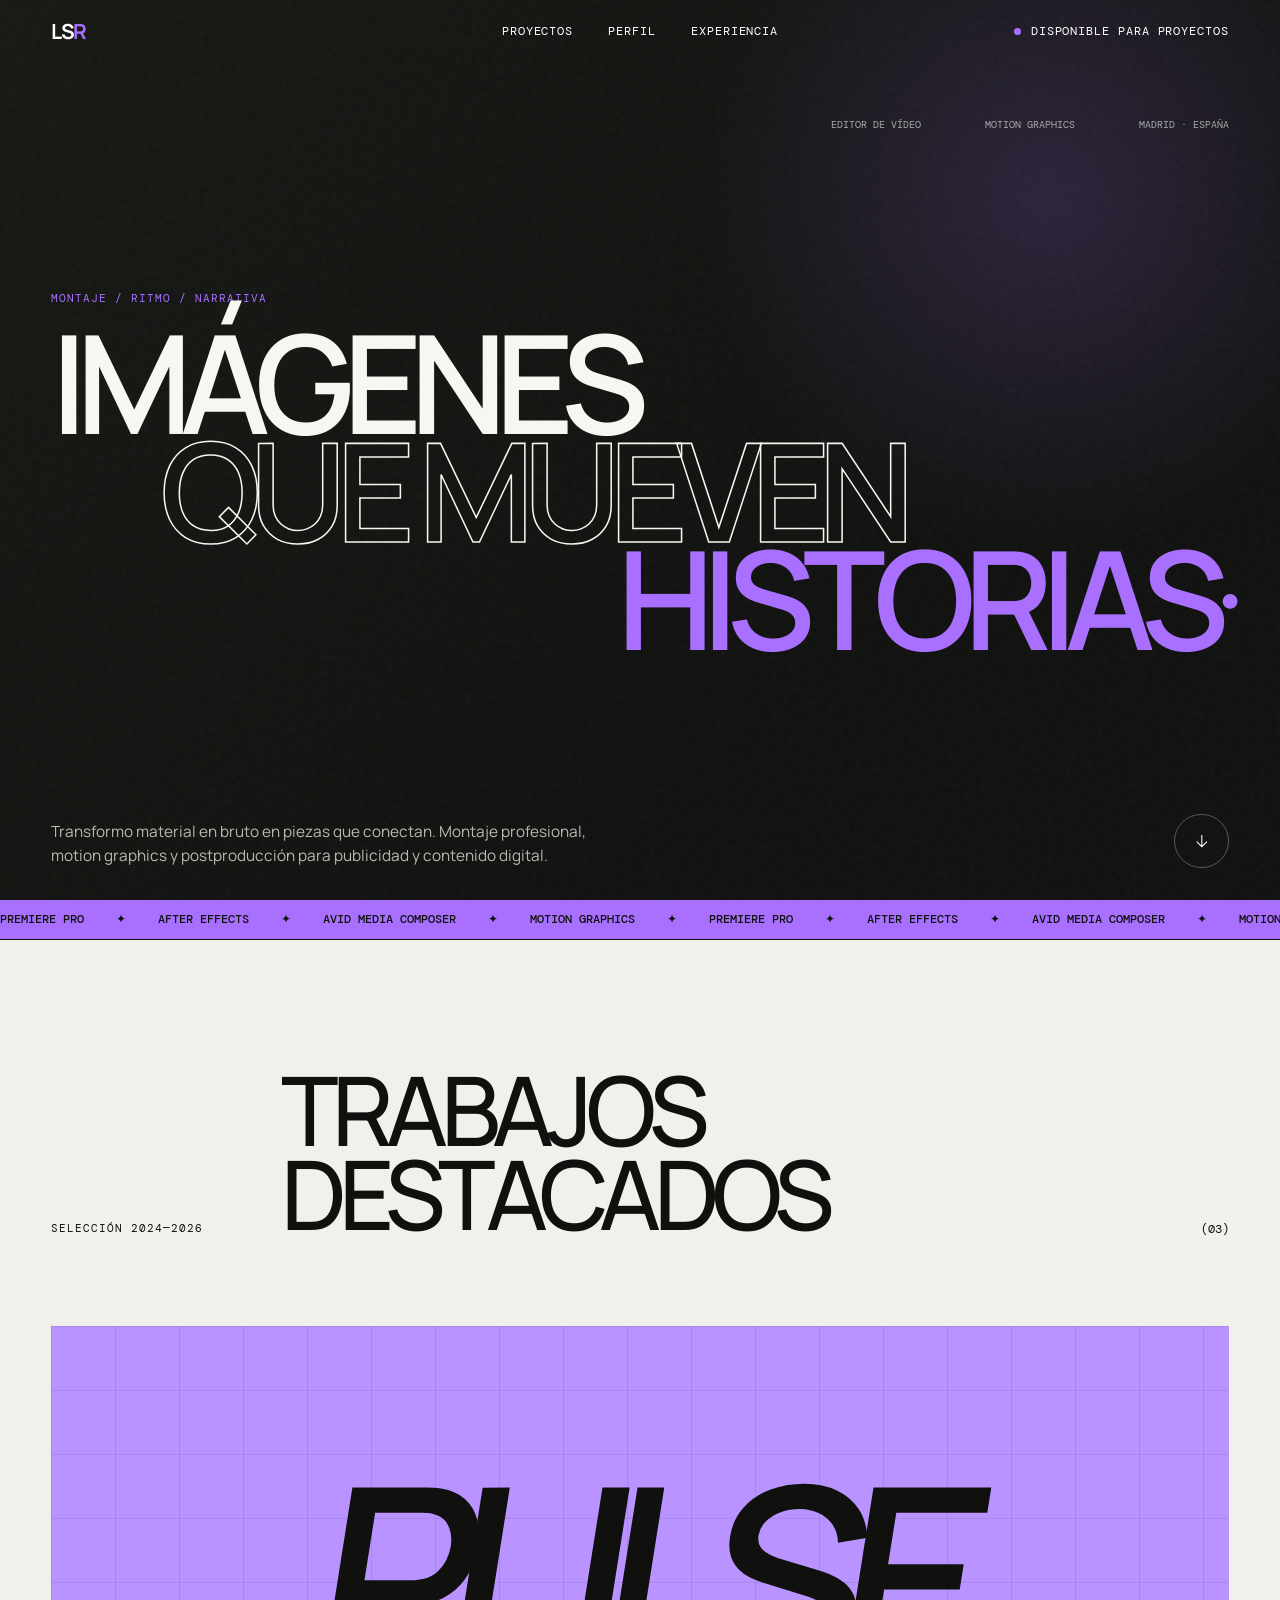
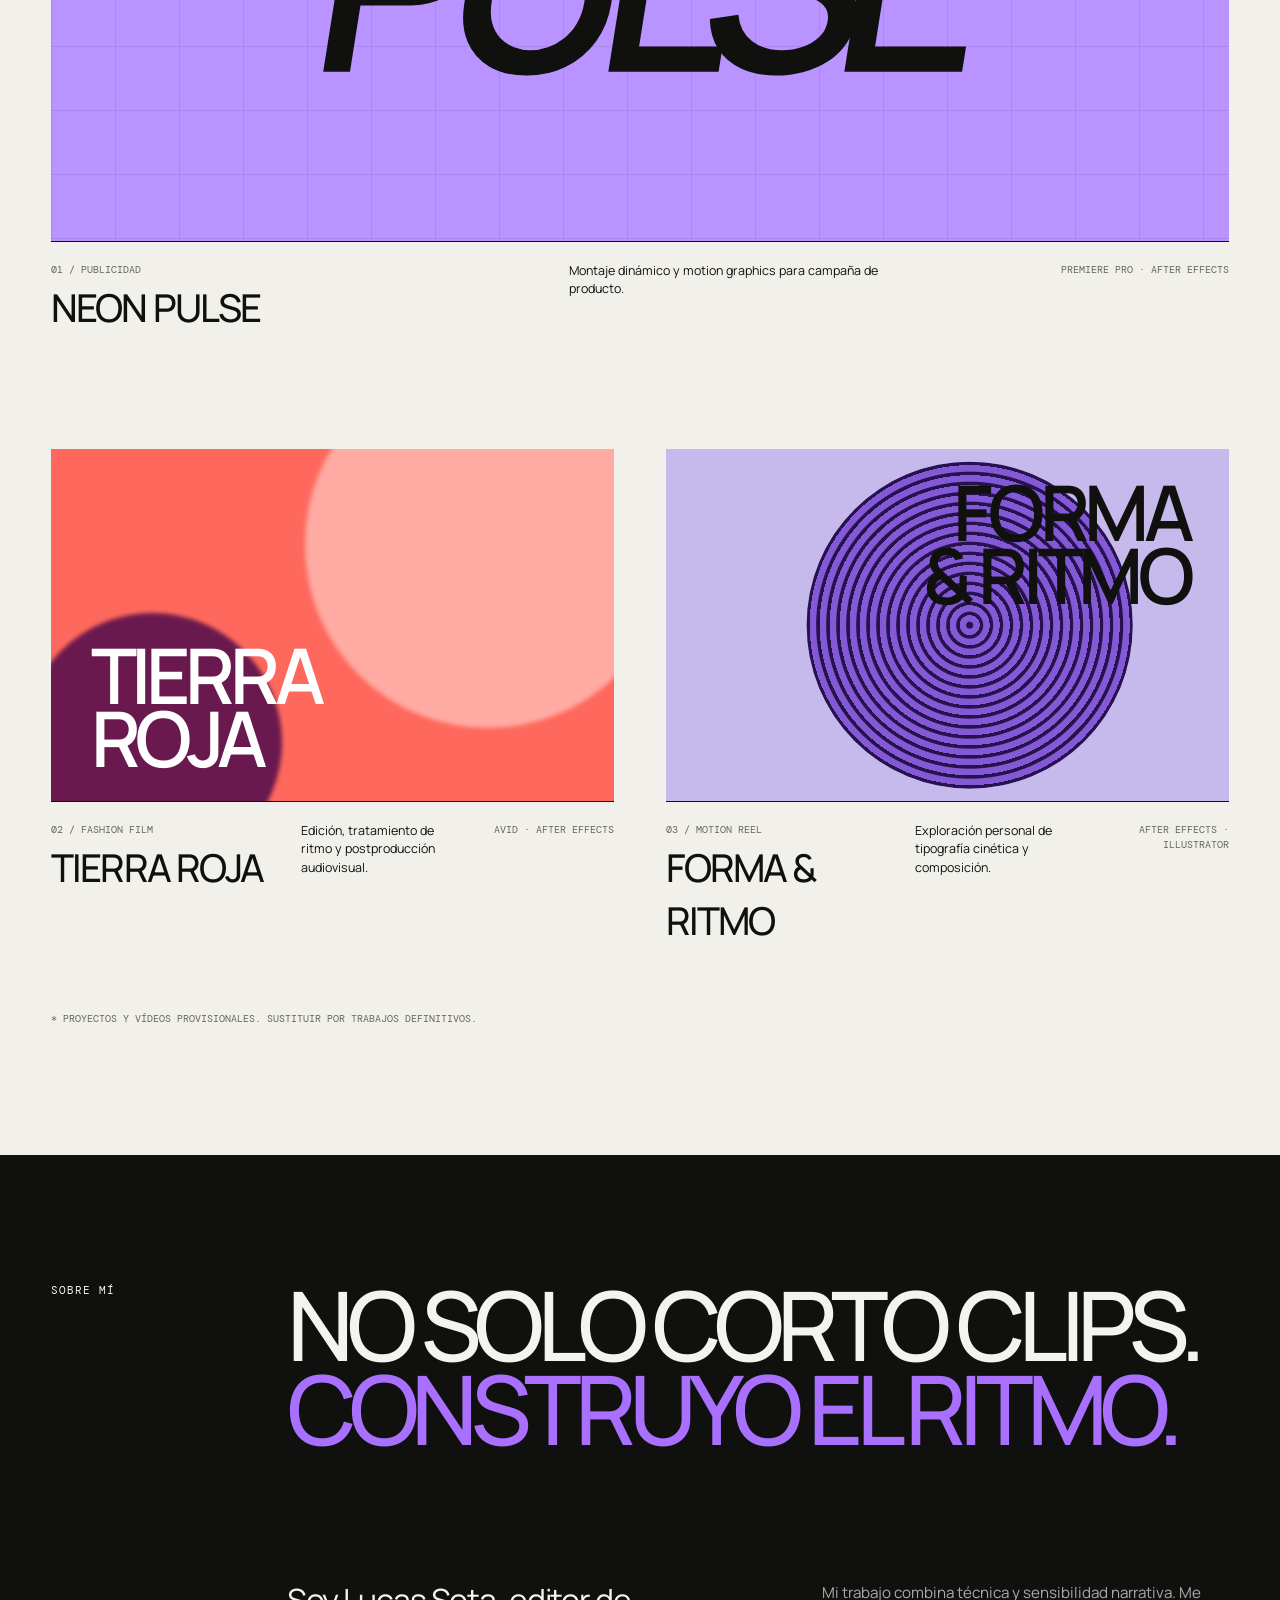
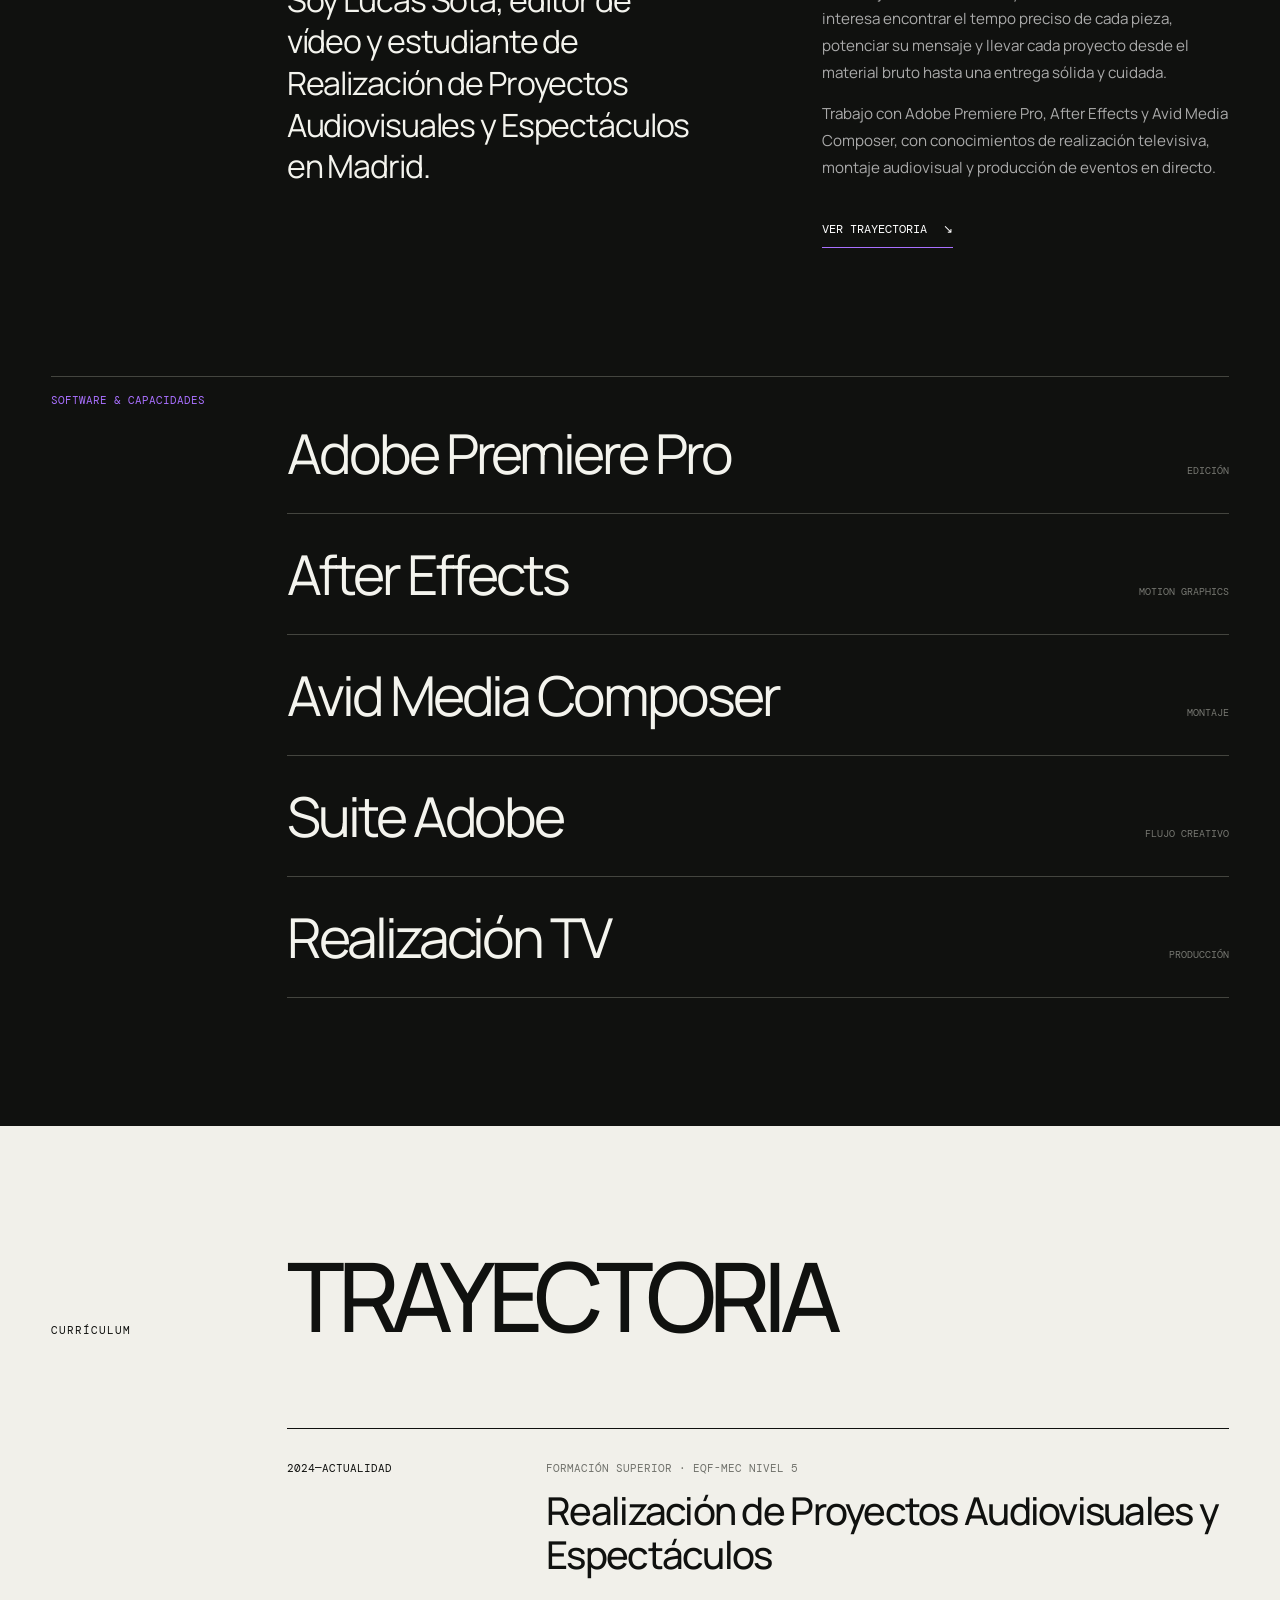
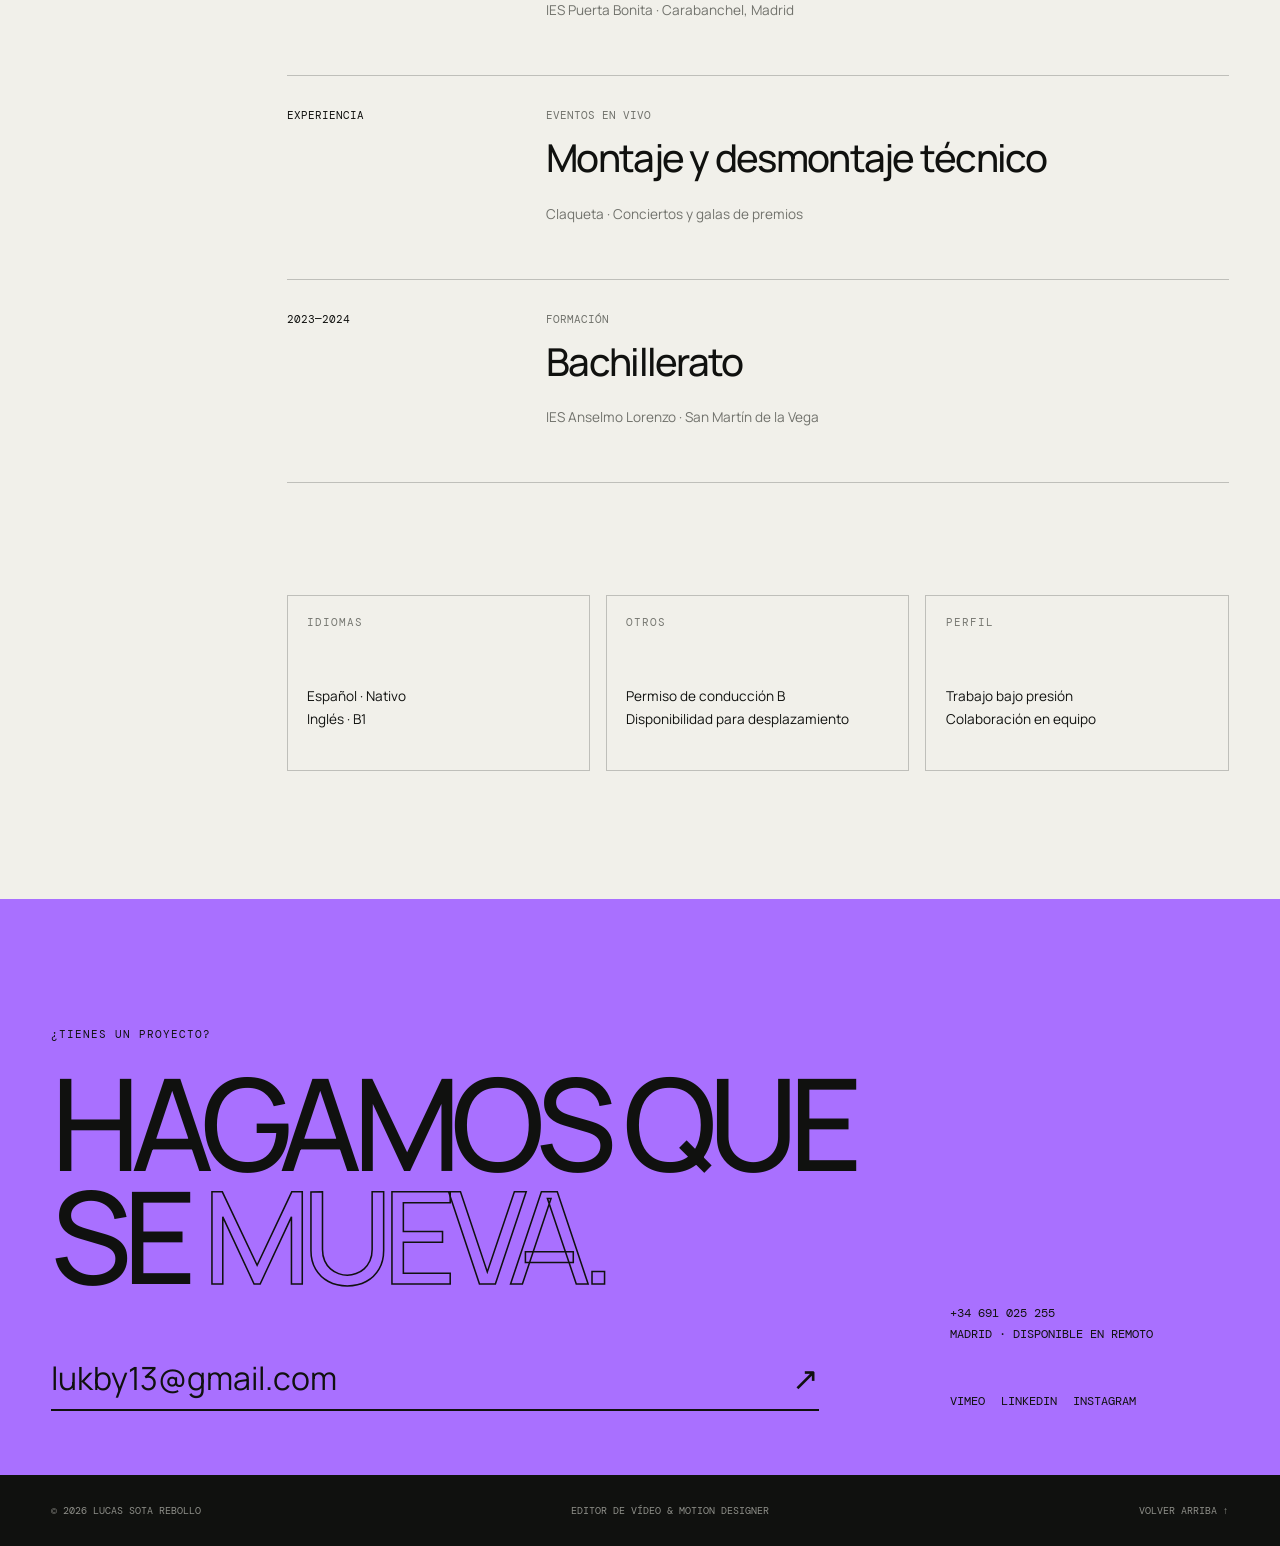
==== index.html @ de8d67e2 "Add video editor portfolio" ====
<!doctype html>
<html lang="es">
  <head>
    <meta charset="UTF-8" />
    <meta name="viewport" content="width=device-width, initial-scale=1.0" />
    <meta
      name="description"
      content="Porfolio de Lucas Sota Rebollo, editor de vídeo y motion designer especializado en montaje audiovisual."
    />
    <meta name="theme-color" content="#10110f" />
    <title>Lucas Sota | Editor de vídeo & Motion Designer</title>
    <link
      rel="icon"
      href="data:image/svg+xml,%3Csvg xmlns='http://www.w3.org/2000/svg' viewBox='0 0 64 64'%3E%3Crect width='64' height='64' fill='%2310110f'/%3E%3Cpath d='M14 14h9v27h17v9H14z' fill='%23a970ff'/%3E%3C/svg%3E"
    />
    <link rel="preconnect" href="https://fonts.googleapis.com" />
    <link rel="preconnect" href="https://fonts.gstatic.com" crossorigin />
    <link
      href="https://fonts.googleapis.com/css2?family=DM+Mono:wght@300;400;500&family=Manrope:wght@400;500;600;700&display=swap"
      rel="stylesheet"
    />
    <link rel="stylesheet" href="styles.css" />
    <script src="script.js" defer></script>
  </head>
  <body>
    <a class="skip-link" href="#contenido">Saltar al contenido</a>

    <header class="site-header">
      <a class="brand" href="#inicio" aria-label="Ir al inicio">LS<span>R</span></a>
      <nav class="desktop-nav" aria-label="Navegación principal">
        <a href="#proyectos">Proyectos</a>
        <a href="#perfil">Perfil</a>
        <a href="#experiencia">Experiencia</a>
      </nav>
      <a class="availability" href="#contacto">
        <span aria-hidden="true"></span>
        Disponible para proyectos
      </a>
      <button class="menu-button" type="button" aria-expanded="false" aria-controls="mobile-menu">
        <span class="sr-only">Abrir menú</span>
        <span></span><span></span>
      </button>
      <nav id="mobile-menu" class="mobile-menu" aria-label="Navegación móvil" hidden>
        <a href="#proyectos">Proyectos</a>
        <a href="#perfil">Perfil</a>
        <a href="#experiencia">Experiencia</a>
        <a href="#contacto">Contacto</a>
      </nav>
    </header>

    <main id="contenido">
      <section class="hero" id="inicio" aria-labelledby="hero-title">
        <div class="hero-meta reveal">
          <p>Editor de vídeo</p>
          <p>Motion graphics</p>
          <p>Madrid · España</p>
        </div>

        <div class="hero-title-wrap">
          <p class="eyebrow reveal">Montaje / Ritmo / Narrativa</p>
          <h1 id="hero-title">
            <span class="reveal">IMÁGENES</span>
            <span class="outline reveal">QUE MUEVEN</span>
            <span class="accent-line reveal">HISTORIAS<i aria-hidden="true">●</i></span>
          </h1>
        </div>

        <div class="hero-bottom reveal">
          <p>
            Transformo material en bruto en piezas que conectan. Montaje profesional,
            motion graphics y postproducción para publicidad y contenido digital.
          </p>
          <a class="circle-link" href="#proyectos" aria-label="Ver proyectos">
            <svg viewBox="0 0 24 24" aria-hidden="true">
              <path d="M12 4v16M5 13l7 7 7-7" />
            </svg>
          </a>
        </div>
      </section>

      <div class="ticker" aria-hidden="true">
        <div class="ticker-track">
          <span>PREMIERE PRO</span><i>✦</i><span>AFTER EFFECTS</span><i>✦</i>
          <span>AVID MEDIA COMPOSER</span><i>✦</i><span>MOTION GRAPHICS</span><i>✦</i>
          <span>PREMIERE PRO</span><i>✦</i><span>AFTER EFFECTS</span><i>✦</i>
          <span>AVID MEDIA COMPOSER</span><i>✦</i><span>MOTION GRAPHICS</span><i>✦</i>
        </div>
      </div>

      <section class="projects section" id="proyectos" aria-labelledby="projects-title">
        <div class="section-heading reveal">
          <p class="eyebrow">Selección 2024—2026</p>
          <h2 id="projects-title">TRABAJOS<br />DESTACADOS</h2>
          <p class="section-count">(03)</p>
        </div>

        <div class="project-list">
          <article class="project project-featured reveal">
            <button
              class="project-media project-green"
              type="button"
              data-video="https://commondatastorage.googleapis.com/gtv-videos-bucket/sample/ForBiggerEscapes.mp4"
              aria-label="Reproducir case study de Neon Pulse"
            >
              <span class="media-grid" aria-hidden="true"></span>
              <span class="media-word" aria-hidden="true">PULSE</span>
              <span class="play"><i></i> Ver pieza</span>
            </button>
            <div class="project-info">
              <div>
                <p class="project-number">01 / Publicidad</p>
                <h3>NEON PULSE</h3>
              </div>
              <p>Montaje dinámico y motion graphics para campaña de producto.</p>
              <p class="project-tools">Premiere Pro · After Effects</p>
            </div>
          </article>

          <article class="project reveal">
            <button
              class="project-media project-red"
              type="button"
              data-video="https://commondatastorage.googleapis.com/gtv-videos-bucket/sample/ForBiggerBlazes.mp4"
              aria-label="Reproducir pieza de Tierra Roja"
            >
              <span class="orb orb-one" aria-hidden="true"></span>
              <span class="orb orb-two" aria-hidden="true"></span>
              <span class="media-label" aria-hidden="true">TIERRA<br />ROJA</span>
              <span class="play"><i></i> Ver pieza</span>
            </button>
            <div class="project-info">
              <div>
                <p class="project-number">02 / Fashion film</p>
                <h3>TIERRA ROJA</h3>
              </div>
              <p>Edición, tratamiento de ritmo y postproducción audiovisual.</p>
              <p class="project-tools">Avid · After Effects</p>
            </div>
          </article>

          <article class="project reveal">
            <button
              class="project-media project-blue"
              type="button"
              data-video="https://commondatastorage.googleapis.com/gtv-videos-bucket/sample/ForBiggerJoyrides.mp4"
              aria-label="Reproducir reel de Forma y Ritmo"
            >
              <span class="blue-disc" aria-hidden="true"></span>
              <span class="media-label" aria-hidden="true">FORMA<br />& RITMO</span>
              <span class="play"><i></i> Ver reel</span>
            </button>
            <div class="project-info">
              <div>
                <p class="project-number">03 / Motion reel</p>
                <h3>FORMA & RITMO</h3>
              </div>
              <p>Exploración personal de tipografía cinética y composición.</p>
              <p class="project-tools">After Effects · Illustrator</p>
            </div>
          </article>
        </div>

        <p class="placeholder-note reveal">
          * Proyectos y vídeos provisionales. Sustituir por trabajos definitivos.
        </p>
      </section>

      <section class="profile section" id="perfil" aria-labelledby="profile-title">
        <div class="profile-intro reveal">
          <p class="eyebrow">Sobre mí</p>
          <h2 id="profile-title">
            NO SOLO CORTO CLIPS.<br />
            <span>CONSTRUYO EL RITMO.</span>
          </h2>
        </div>

        <div class="profile-grid">
          <p class="profile-lead reveal">
            Soy Lucas Sota, editor de vídeo y estudiante de Realización de Proyectos
            Audiovisuales y Espectáculos en Madrid.
          </p>
          <div class="profile-copy reveal">
            <p>
              Mi trabajo combina técnica y sensibilidad narrativa. Me interesa encontrar
              el tempo preciso de cada pieza, potenciar su mensaje y llevar cada proyecto
              desde el material bruto hasta una entrega sólida y cuidada.
            </p>
            <p>
              Trabajo con Adobe Premiere Pro, After Effects y Avid Media Composer, con
              conocimientos de realización televisiva, montaje audiovisual y producción
              de eventos en directo.
            </p>
            <a class="text-link" href="#experiencia">Ver trayectoria <span>↘</span></a>
          </div>
        </div>

        <div class="skills reveal" aria-label="Competencias">
          <p>Software & capacidades</p>
          <ul>
            <li>Adobe Premiere Pro <span>Edición</span></li>
            <li>After Effects <span>Motion graphics</span></li>
            <li>Avid Media Composer <span>Montaje</span></li>
            <li>Suite Adobe <span>Flujo creativo</span></li>
            <li>Realización TV <span>Producción</span></li>
          </ul>
        </div>
      </section>

      <section class="experience section" id="experiencia" aria-labelledby="experience-title">
        <div class="section-heading reveal">
          <p class="eyebrow">Currículum</p>
          <h2 id="experience-title">TRAYECTORIA</h2>
        </div>

        <div class="timeline">
          <article class="timeline-item reveal">
            <p class="timeline-date">2024—Actualidad</p>
            <div>
              <p class="timeline-type">Formación superior · EQF-MEC nivel 5</p>
              <h3>Realización de Proyectos Audiovisuales y Espectáculos</h3>
              <p>IES Puerta Bonita · Carabanchel, Madrid</p>
            </div>
          </article>
          <article class="timeline-item reveal">
            <p class="timeline-date">Experiencia</p>
            <div>
              <p class="timeline-type">Eventos en vivo</p>
              <h3>Montaje y desmontaje técnico</h3>
              <p>Claqueta · Conciertos y galas de premios</p>
            </div>
          </article>
          <article class="timeline-item reveal">
            <p class="timeline-date">2023—2024</p>
            <div>
              <p class="timeline-type">Formación</p>
              <h3>Bachillerato</h3>
              <p>IES Anselmo Lorenzo · San Martín de la Vega</p>
            </div>
          </article>
        </div>

        <div class="details-grid reveal">
          <div>
            <p class="eyebrow">Idiomas</p>
            <p>Español · Nativo</p>
            <p>Inglés · B1</p>
          </div>
          <div>
            <p class="eyebrow">Otros</p>
            <p>Permiso de conducción B</p>
            <p>Disponibilidad para desplazamiento</p>
          </div>
          <div>
            <p class="eyebrow">Perfil</p>
            <p>Trabajo bajo presión</p>
            <p>Colaboración en equipo</p>
          </div>
        </div>
      </section>

      <section class="contact" id="contacto" aria-labelledby="contact-title">
        <div class="contact-content reveal">
          <p class="eyebrow">¿Tienes un proyecto?</p>
          <h2 id="contact-title">HAGAMOS QUE<br />SE <span>MUEVA.</span></h2>
          <a class="mail-link" href="mailto:">lukby13@gmail.com <span>↗</span></a>
        </div>
        <div class="contact-meta reveal">
          <a href="tel:+34691025255">+34 691 025 255</a>
          <p>Madrid · Disponible en remoto</p>
          <div class="socials" aria-label="Redes sociales provisionales">
            <a href="#" aria-label="Vimeo (enlace provisional)">Vimeo</a>
            <a href="#" aria-label="LinkedIn (enlace provisional)">LinkedIn</a>
            <a href="#" aria-label="Instagram (enlace provisional)">Instagram</a>
          </div>
        </div>
      </section>
    </main>

    <footer>
      <p>© <span id="year"></span> Lucas Sota Rebollo</p>
      <p>Editor de vídeo & Motion Designer</p>
      <a href="#inicio">Volver arriba ↑</a>
    </footer>

    <dialog class="video-modal" aria-label="Reproductor de proyecto">
      <button class="modal-close" type="button" aria-label="Cerrar vídeo">Cerrar ×</button>
      <video controls playsinline></video>
    </dialog>
  </body>
</html>
---- styles.css ----
:root {
  --ink: #10110f;
  --paper: #f1f0ea;
  --accent: #a970ff;
  --muted: #a8a9a3;
  --line: rgba(16, 17, 15, 0.22);
  --gutter: clamp(1.25rem, 4vw, 4.5rem);
  --mono: "DM Mono", monospace;
  --sans: "Manrope", sans-serif;
}

* {
  box-sizing: border-box;
}

html {
  scroll-behavior: smooth;
}

body {
  margin: 0;
  overflow-x: hidden;
  background: var(--paper);
  color: var(--ink);
  font-family: var(--sans);
  -webkit-font-smoothing: antialiased;
}

body.modal-open {
  overflow: hidden;
}

a {
  color: inherit;
  text-decoration: none;
}

button {
  color: inherit;
  font: inherit;
}

.sr-only {
  position: absolute;
  width: 1px;
  height: 1px;
  padding: 0;
  margin: -1px;
  overflow: hidden;
  clip: rect(0, 0, 0, 0);
  white-space: nowrap;
  border: 0;
}

.skip-link {
  position: absolute;
  z-index: 1000;
  top: -5rem;
  left: 1rem;
  padding: 0.7rem 1rem;
  background: var(--accent);
  color: var(--ink);
}

.skip-link:focus {
  top: 1rem;
}

.site-header {
  position: absolute;
  z-index: 20;
  top: 0;
  left: 0;
  display: grid;
  grid-template-columns: 1fr auto 1fr;
  align-items: center;
  width: 100%;
  padding: 1.3rem var(--gutter);
  color: #fff;
  font-family: var(--mono);
  font-size: 0.72rem;
  text-transform: uppercase;
  letter-spacing: 0.08em;
}

.brand {
  justify-self: start;
  font: 700 1.3rem/1 var(--sans);
  letter-spacing: -0.08em;
}

.brand span {
  color: var(--accent);
}

.desktop-nav {
  display: flex;
  gap: 2.2rem;
}

.desktop-nav a,
.socials a,
footer a {
  transition: opacity 180ms ease;
}

.desktop-nav a:hover,
.socials a:hover,
footer a:hover {
  opacity: 0.55;
}

.availability {
  display: flex;
  justify-self: end;
  align-items: center;
  gap: 0.6rem;
}

.availability span {
  width: 0.45rem;
  height: 0.45rem;
  border-radius: 50%;
  background: var(--accent);
  box-shadow: 0 0 0 0 rgba(169, 112, 255, 0.55);
  animation: pulse 2s infinite;
}

.menu-button,
.mobile-menu {
  display: none;
}

.hero {
  position: relative;
  display: flex;
  min-height: 100svh;
  flex-direction: column;
  justify-content: space-between;
  padding: 7.5rem var(--gutter) 2rem;
  overflow: hidden;
  background:
    radial-gradient(circle at 82% 22%, rgba(169, 112, 255, 0.18), transparent 28%),
    linear-gradient(135deg, #161814, var(--ink) 68%);
  color: #f7f7f2;
}

.hero::after {
  position: absolute;
  inset: 0;
  opacity: 0.1;
  background-image: url("data:image/svg+xml,%3Csvg viewBox='0 0 180 180' xmlns='http://www.w3.org/2000/svg'%3E%3Cfilter id='n'%3E%3CfeTurbulence type='fractalNoise' baseFrequency='.9' numOctaves='3' stitchTiles='stitch'/%3E%3C/filter%3E%3Crect width='100%25' height='100%25' filter='url(%23n)' opacity='.35'/%3E%3C/svg%3E");
  content: "";
  pointer-events: none;
}

.hero > * {
  position: relative;
  z-index: 1;
}

.hero-meta {
  display: flex;
  justify-content: flex-end;
  gap: clamp(1.5rem, 5vw, 5rem);
  color: #aaa;
  font: 0.65rem/1 var(--mono);
  text-transform: uppercase;
}

.hero-meta p,
.eyebrow {
  margin: 0;
}

.eyebrow {
  font: 0.7rem/1.4 var(--mono);
  text-transform: uppercase;
  letter-spacing: 0.09em;
}

.hero-title-wrap .eyebrow {
  margin-bottom: 1.3rem;
  color: var(--accent);
}

h1 {
  margin: 0;
  font-size: clamp(3.9rem, 10.7vw, 10.2rem);
  font-weight: 600;
  line-height: 0.79;
  letter-spacing: -0.085em;
}

h1 > span {
  display: block;
}

h1 .outline {
  margin-left: 8.5vw;
  color: transparent;
  -webkit-text-stroke: clamp(1px, 0.12vw, 2px) #f7f7f2;
}

h1 .accent-line {
  display: flex;
  align-items: center;
  justify-content: flex-end;
  color: var(--accent);
}

h1 i {
  margin-left: 0.08em;
  font-size: 0.25em;
  font-style: normal;
}

.hero-bottom {
  display: flex;
  align-items: flex-end;
  justify-content: space-between;
}

.hero-bottom > p {
  max-width: 36rem;
  margin: 0;
  color: #b8b9b3;
  font-size: clamp(0.86rem, 1.2vw, 1.05rem);
  line-height: 1.55;
}

.circle-link {
  display: grid;
  width: 3.4rem;
  height: 3.4rem;
  place-items: center;
  border: 1px solid #585a54;
  border-radius: 50%;
  transition: 220ms ease;
}

.circle-link:hover {
  border-color: var(--accent);
  background: var(--accent);
  color: var(--ink);
}

.circle-link svg {
  width: 1.1rem;
  fill: none;
  stroke: currentColor;
  stroke-width: 1.5;
}

.ticker {
  overflow: hidden;
  border-bottom: 1px solid var(--ink);
  background: var(--accent);
  font: 500 0.72rem/1 var(--mono);
  white-space: nowrap;
}

.ticker-track {
  display: flex;
  width: max-content;
  align-items: center;
  gap: 2rem;
  padding: 0.85rem 0;
  animation: ticker 25s linear infinite;
}

.ticker i {
  font-style: normal;
}

.section {
  padding: clamp(5.5rem, 10vw, 10rem) var(--gutter);
}

.section-heading {
  display: grid;
  grid-template-columns: 1fr 4fr auto;
  align-items: end;
  margin-bottom: clamp(3rem, 7vw, 6rem);
}

.section-heading h2,
.profile h2,
.contact h2 {
  margin: 0;
  font-size: clamp(3rem, 7.5vw, 7rem);
  font-weight: 500;
  line-height: 0.88;
  letter-spacing: -0.075em;
}

.section-count {
  margin: 0;
  font: 0.75rem var(--mono);
}

.project-list {
  display: grid;
  grid-template-columns: repeat(2, 1fr);
  gap: clamp(4rem, 9vw, 9rem) clamp(1.5rem, 4vw, 4rem);
}

.project-featured {
  grid-column: 1 / -1;
}

.project-media {
  position: relative;
  display: block;
  width: 100%;
  aspect-ratio: 16 / 10;
  padding: 0;
  overflow: hidden;
  border: 0;
  cursor: pointer;
  text-align: left;
}

.project-featured .project-media {
  aspect-ratio: 16 / 7;
}

.project-green {
  background: #b993ff;
}

.media-grid {
  position: absolute;
  inset: 0;
  opacity: 0.4;
  background-image: linear-gradient(rgba(16, 17, 15, 0.22) 1px, transparent 1px),
    linear-gradient(90deg, rgba(16, 17, 15, 0.22) 1px, transparent 1px);
  background-size: 5vw 5vw;
  transition: transform 700ms cubic-bezier(0.2, 0.75, 0.3, 1);
}

.media-word {
  position: absolute;
  top: 50%;
  left: 50%;
  color: var(--ink);
  font-size: clamp(5rem, 20vw, 19rem);
  font-weight: 600;
  line-height: 1;
  letter-spacing: -0.12em;
  transform: translate(-50%, -54%) skewX(-9deg);
  transition: transform 700ms cubic-bezier(0.2, 0.75, 0.3, 1);
}

.project-red {
  background: #ff695d;
}

.orb {
  position: absolute;
  border-radius: 50%;
  filter: blur(2px);
  transition: 800ms cubic-bezier(0.2, 0.75, 0.3, 1);
}

.orb-one {
  width: 65%;
  aspect-ratio: 1;
  top: -25%;
  right: -10%;
  background: #ffaaa2;
}

.orb-two {
  width: 46%;
  aspect-ratio: 1;
  bottom: -20%;
  left: -5%;
  background: #6a194f;
}

.project-blue {
  background: #c6b9ec;
}

.blue-disc {
  position: absolute;
  width: 58%;
  aspect-ratio: 1;
  top: 50%;
  left: 54%;
  border-radius: 50%;
  background: repeating-radial-gradient(circle, #26124f 0 3px, #8359d6 4px 10px);
  transform: translate(-50%, -50%);
  transition: transform 900ms cubic-bezier(0.2, 0.75, 0.3, 1);
}

.media-label {
  position: absolute;
  z-index: 2;
  bottom: 9%;
  left: 7%;
  color: #fff;
  font-size: clamp(2.5rem, 6vw, 6rem);
  font-weight: 600;
  line-height: 0.82;
  letter-spacing: -0.07em;
}

.project-blue .media-label {
  top: 9%;
  right: 7%;
  bottom: auto;
  left: auto;
  color: var(--ink);
  text-align: right;
}

.play {
  position: absolute;
  z-index: 3;
  right: 1.2rem;
  bottom: 1.2rem;
  display: flex;
  align-items: center;
  gap: 0.6rem;
  padding: 0.7rem 0.9rem;
  background: var(--ink);
  color: #fff;
  font: 0.65rem var(--mono);
  text-transform: uppercase;
  transform: translateY(calc(100% + 1.3rem));
  transition: transform 250ms ease;
}

.play i {
  width: 0;
  height: 0;
  border-top: 4px solid transparent;
  border-bottom: 4px solid transparent;
  border-left: 7px solid var(--accent);
}

.project-media:hover .play,
.project-media:focus-visible .play {
  transform: translateY(0);
}

.project-media:hover .media-grid {
  transform: scale(1.08) rotate(1deg);
}

.project-media:hover .media-word {
  transform: translate(-50%, -54%) skewX(0deg) scale(1.04);
}

.project-media:hover .orb-one {
  transform: translate(-8%, 10%);
}

.project-media:hover .orb-two {
  transform: translate(12%, -12%);
}

.project-media:hover .blue-disc {
  transform: translate(-50%, -50%) rotate(30deg) scale(1.08);
}

.project-info {
  display: grid;
  grid-template-columns: 1.4fr 1fr 0.8fr;
  gap: 1.5rem;
  padding-top: 1.2rem;
  border-top: 1px solid var(--ink);
}

.project-info h3 {
  margin: 0.25rem 0 0;
  font-size: clamp(1.5rem, 3vw, 2.6rem);
  font-weight: 500;
  letter-spacing: -0.05em;
}

.project-info p {
  margin: 0;
  font-size: 0.78rem;
  line-height: 1.5;
}

.project-info .project-number,
.project-info .project-tools,
.placeholder-note {
  color: #65665f;
  font: 0.65rem/1.5 var(--mono);
  text-transform: uppercase;
}

.project-tools {
  text-align: right;
}

.placeholder-note {
  margin: 4rem 0 0;
}

.profile {
  background: var(--ink);
  color: #f4f4ee;
}

.profile-intro {
  display: grid;
  grid-template-columns: 1fr 4fr;
  align-items: start;
}

.profile h2 span {
  color: var(--accent);
}

.profile-grid {
  display: grid;
  grid-template-columns: 1fr 1fr;
  gap: 10vw;
  margin: 8rem 0;
  padding-left: 20%;
}

.profile-lead {
  margin: 0;
  font-size: clamp(1.4rem, 2.5vw, 2.3rem);
  line-height: 1.3;
  letter-spacing: -0.035em;
}

.profile-copy {
  color: #aaa;
  font-size: 0.95rem;
  line-height: 1.75;
}

.profile-copy p:first-child {
  margin-top: 0;
}

.text-link {
  display: inline-flex;
  gap: 1rem;
  margin-top: 1.5rem;
  padding-bottom: 0.4rem;
  border-bottom: 1px solid var(--accent);
  color: #fff;
  font-family: var(--mono);
  font-size: 0.72rem;
  text-transform: uppercase;
}

.skills {
  display: grid;
  grid-template-columns: 1fr 4fr;
  border-top: 1px solid #44453f;
  padding-top: 1rem;
}

.skills > p {
  margin: 0;
  color: var(--accent);
  font: 0.68rem var(--mono);
  text-transform: uppercase;
}

.skills ul {
  margin: 0;
  padding: 0;
  list-style: none;
}

.skills li {
  display: flex;
  align-items: baseline;
  justify-content: space-between;
  padding: 0.4em 0;
  border-bottom: 1px solid #44453f;
  font-size: clamp(1.8rem, 4.3vw, 4rem);
  letter-spacing: -0.055em;
}

.skills li span {
  color: #777872;
  font: 0.65rem var(--mono);
  text-transform: uppercase;
  letter-spacing: 0;
}

.experience .section-heading {
  grid-template-columns: 1fr 4fr;
}

.timeline {
  margin-left: 20%;
  border-top: 1px solid var(--ink);
}

.timeline-item {
  display: grid;
  grid-template-columns: 1fr 3fr;
  gap: 2rem;
  padding: 2rem 0 3.5rem;
  border-bottom: 1px solid var(--line);
}

.timeline-date,
.timeline-type {
  font: 0.68rem/1.4 var(--mono);
  text-transform: uppercase;
}

.timeline-date,
.timeline-item p {
  margin: 0;
}

.timeline-type {
  color: #71726c;
}

.timeline-item h3 {
  max-width: 50rem;
  margin: 0.8rem 0 1.5rem;
  font-size: clamp(1.5rem, 3vw, 2.8rem);
  font-weight: 500;
  line-height: 1.15;
  letter-spacing: -0.045em;
}

.timeline-item h3 + p {
  color: #71726c;
  font-size: 0.85rem;
}

.details-grid {
  display: grid;
  grid-template-columns: repeat(3, 1fr);
  gap: 1rem;
  margin: 7rem 0 0 20%;
}

.details-grid > div {
  min-height: 11rem;
  padding: 1.2rem;
  border: 1px solid var(--line);
}

.details-grid .eyebrow {
  margin-bottom: 3.5rem;
  color: #777872;
}

.details-grid p:not(.eyebrow) {
  margin: 0.35rem 0;
  font-size: 0.85rem;
}

.contact {
  display: grid;
  grid-template-columns: 3fr 1fr;
  gap: 4rem;
  padding: clamp(5rem, 10vw, 9rem) var(--gutter) 4rem;
  background: var(--accent);
}

.contact h2 {
  margin: 1.5rem 0 4rem;
  font-size: clamp(4rem, 10vw, 9rem);
}

.contact h2 span {
  color: transparent;
  -webkit-text-stroke: clamp(1px, 0.12vw, 2px) var(--ink);
}

.mail-link {
  display: flex;
  max-width: 48rem;
  align-items: center;
  justify-content: space-between;
  padding-bottom: 0.6rem;
  border-bottom: 2px solid var(--ink);
  font-size: clamp(1.1rem, 2.5vw, 2rem);
}

.contact-meta {
  display: flex;
  flex-direction: column;
  justify-content: flex-end;
  font: 0.72rem/1.6 var(--mono);
  text-transform: uppercase;
}

.contact-meta > p {
  margin: 0.2rem 0 3rem;
}

.socials {
  display: flex;
  flex-wrap: wrap;
  gap: 1rem;
}

footer {
  display: flex;
  align-items: center;
  justify-content: space-between;
  padding: 1.2rem var(--gutter);
  background: var(--ink);
  color: #8e8f89;
  font: 0.62rem var(--mono);
  text-transform: uppercase;
}

.video-modal {
  width: min(90vw, 1100px);
  padding: 3rem 0 0;
  border: 0;
  background: transparent;
}

.video-modal::backdrop {
  background: rgba(8, 8, 7, 0.92);
  backdrop-filter: blur(8px);
}

.video-modal video {
  display: block;
  width: 100%;
  max-height: 78vh;
  background: #000;
}

.modal-close {
  position: absolute;
  top: 0;
  right: 0;
  padding: 0;
  border: 0;
  background: transparent;
  color: #fff;
  cursor: pointer;
  font: 0.72rem var(--mono);
  text-transform: uppercase;
}

.reveal {
  opacity: 0;
  transform: translateY(35px);
  transition: opacity 700ms ease, transform 700ms cubic-bezier(0.2, 0.75, 0.3, 1);
}

.reveal.visible {
  opacity: 1;
  transform: translateY(0);
}

@keyframes ticker {
  to { transform: translateX(-50%); }
}

@keyframes pulse {
  70% { box-shadow: 0 0 0 7px rgba(169, 112, 255, 0); }
  100% { box-shadow: 0 0 0 0 rgba(169, 112, 255, 0); }
}

@media (max-width: 800px) {
  .site-header {
    grid-template-columns: 1fr auto;
  }

  .desktop-nav,
  .availability {
    display: none;
  }

  .menu-button {
    display: flex;
    width: 2.7rem;
    height: 2.7rem;
    flex-direction: column;
    justify-content: center;
    gap: 0.4rem;
    padding: 0.7rem;
    border: 1px solid #62635f;
    border-radius: 50%;
    background: transparent;
  }

  .menu-button > span:not(.sr-only) {
    display: block;
    width: 100%;
    height: 1px;
    background: #fff;
    transition: transform 200ms ease;
  }

  .menu-button[aria-expanded="true"] > span:nth-last-child(2) {
    transform: translateY(3.5px) rotate(45deg);
  }

  .menu-button[aria-expanded="true"] > span:last-child {
    transform: translateY(-3.5px) rotate(-45deg);
  }

  .mobile-menu {
    position: absolute;
    top: 4.7rem;
    right: var(--gutter);
    display: flex;
    width: min(18rem, calc(100vw - 2.5rem));
    flex-direction: column;
    padding: 1.5rem;
    background: var(--accent);
    color: var(--ink);
    font-size: 1rem;
    line-height: 2.5;
  }

  .mobile-menu[hidden] {
    display: none;
  }

  .hero {
    padding-top: 6.5rem;
  }

  .hero-meta {
    justify-content: space-between;
    gap: 0.5rem;
    font-size: 0.55rem;
  }

  h1 {
    font-size: clamp(3.5rem, 18vw, 7rem);
    line-height: 0.83;
  }

  h1 .outline {
    margin-left: 0;
  }

  h1 .accent-line {
    justify-content: flex-start;
  }

  .hero-bottom > p {
    max-width: calc(100% - 5rem);
  }

  .section-heading,
  .experience .section-heading,
  .profile-intro {
    display: block;
  }

  .section-heading .eyebrow,
  .profile-intro .eyebrow {
    margin-bottom: 1.5rem;
  }

  .section-count {
    margin-top: 1rem;
  }

  .project-list {
    display: block;
  }

  .project {
    margin-bottom: 5rem;
  }

  .project-featured .project-media,
  .project-media {
    aspect-ratio: 4 / 3;
  }

  .project-info {
    grid-template-columns: 1fr 1fr;
  }

  .project-info .project-tools {
    grid-column: 1 / -1;
    text-align: left;
  }

  .play {
    transform: translateY(0);
  }

  .profile-grid {
    display: block;
    margin: 5rem 0;
    padding: 0;
  }

  .profile-lead {
    margin-bottom: 3rem;
  }

  .skills {
    display: block;
  }

  .skills > p {
    margin-bottom: 2rem;
  }

  .skills li span {
    display: none;
  }

  .timeline,
  .details-grid {
    margin-left: 0;
  }

  .timeline-item {
    grid-template-columns: 1fr;
  }

  .details-grid {
    grid-template-columns: 1fr;
    margin-top: 4rem;
  }

  .details-grid > div {
    min-height: auto;
  }

  .details-grid .eyebrow {
    margin-bottom: 2rem;
  }

  .contact {
    display: block;
  }

  .contact-meta {
    margin-top: 5rem;
  }

  footer {
    align-items: flex-start;
    gap: 1rem;
  }

  footer p:nth-child(2) {
    display: none;
  }
}

@media (prefers-reduced-motion: reduce) {
  html { scroll-behavior: auto; }
  *, *::before, *::after {
    scroll-behavior: auto !important;
    animation-duration: 0.01ms !important;
    animation-iteration-count: 1 !important;
    transition-duration: 0.01ms !important;
  }
  .reveal { opacity: 1; transform: none; }
}
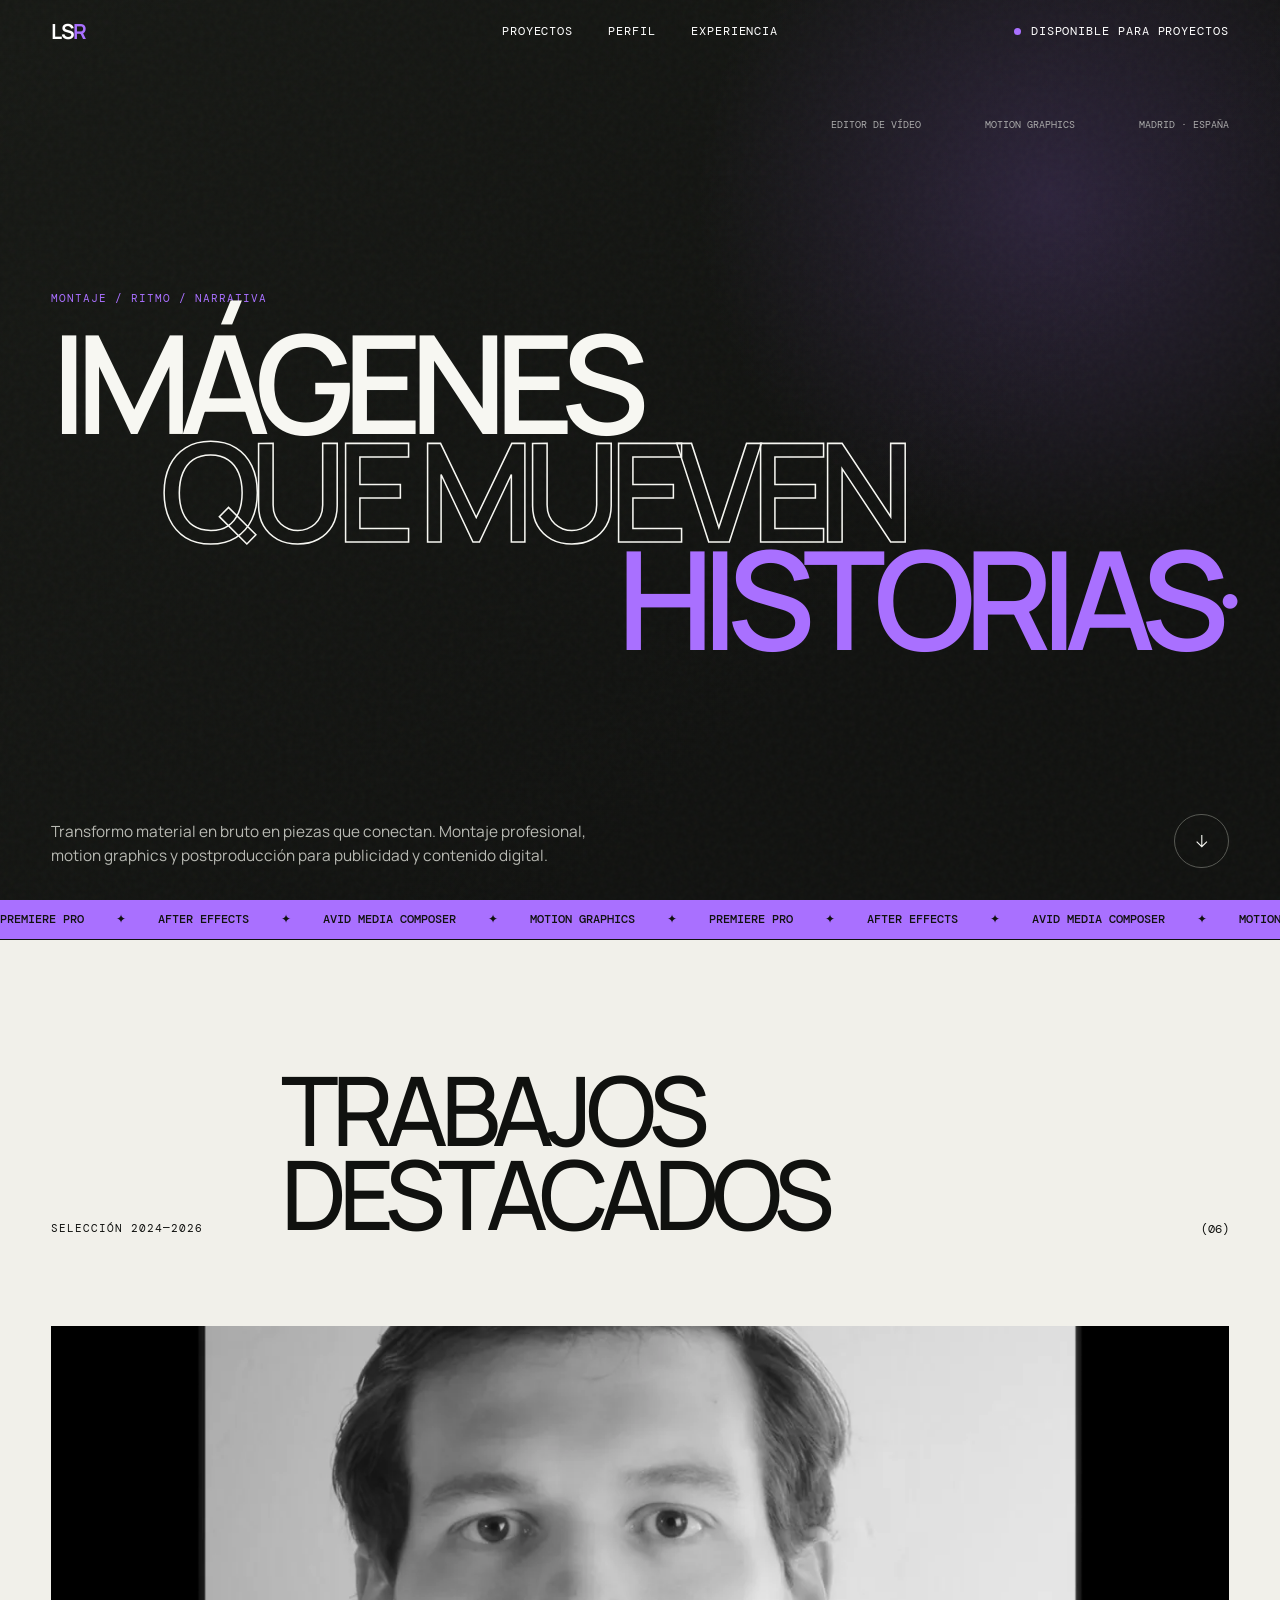
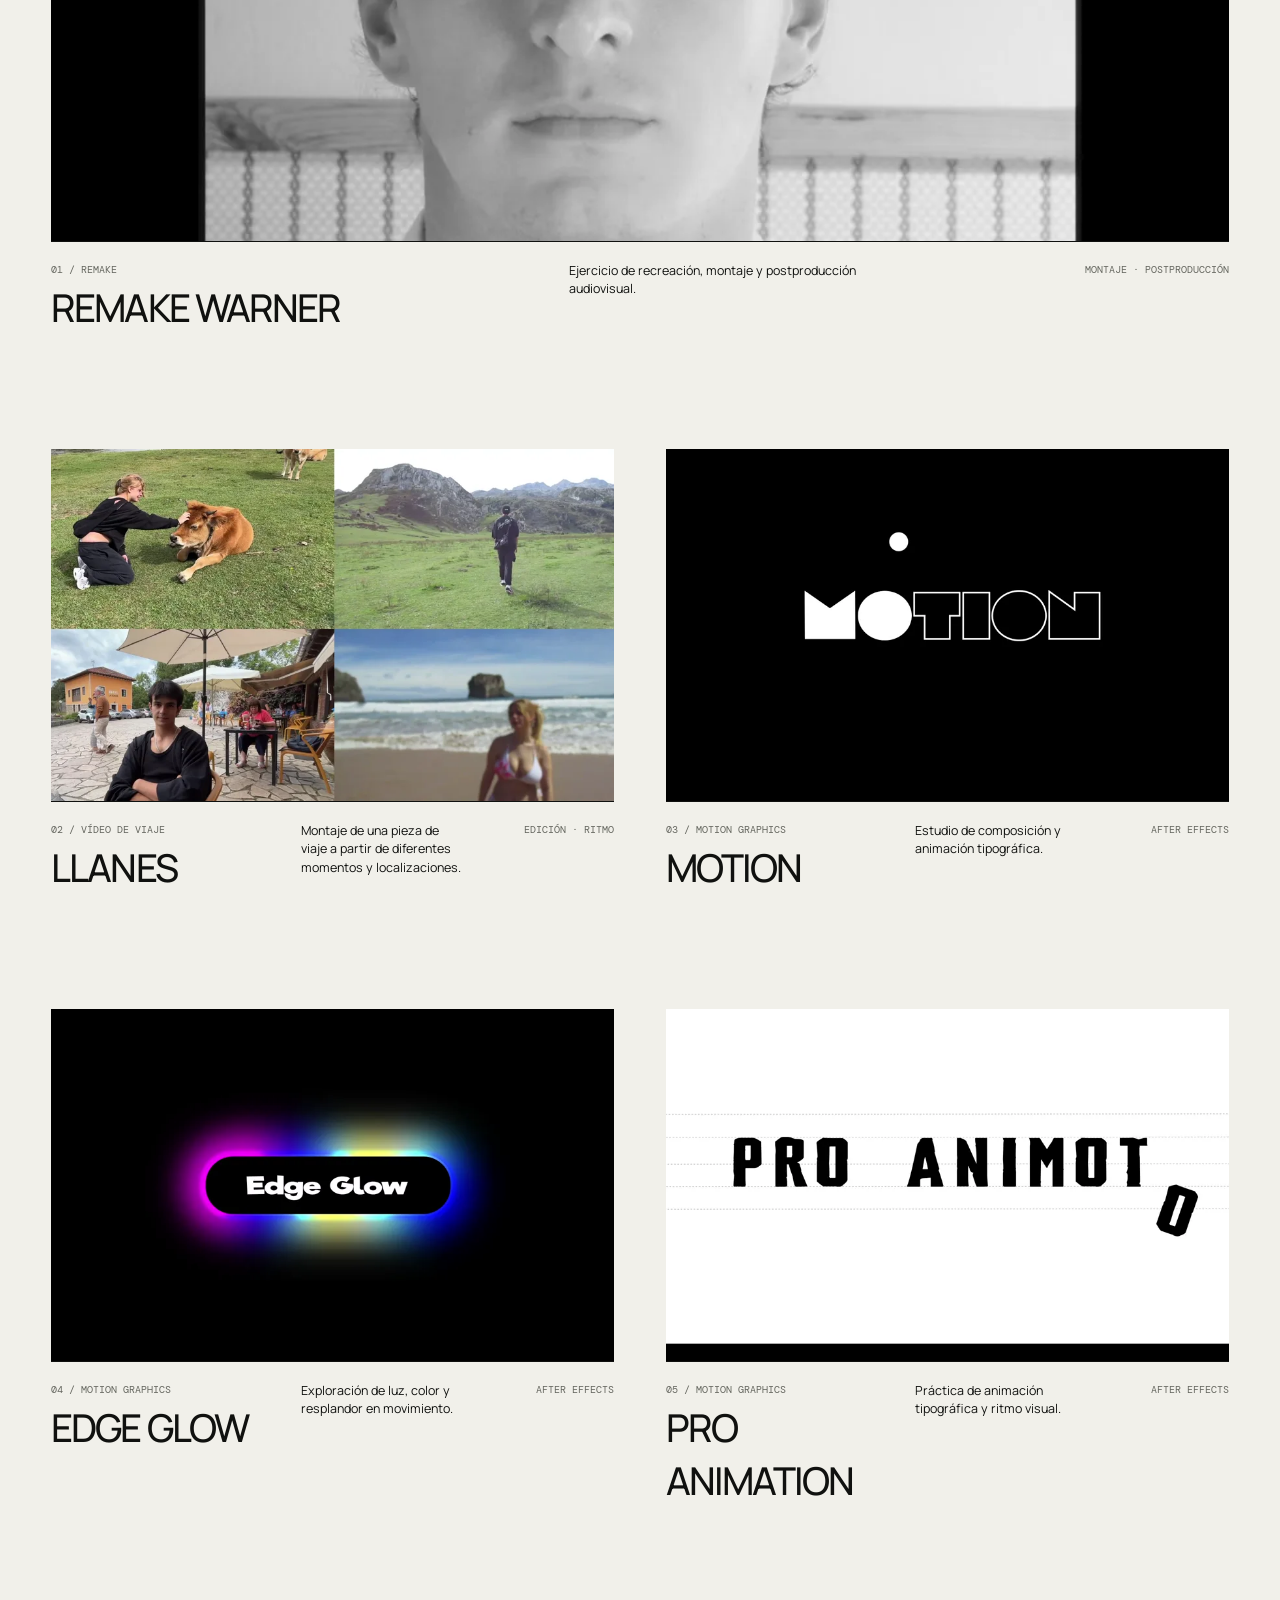
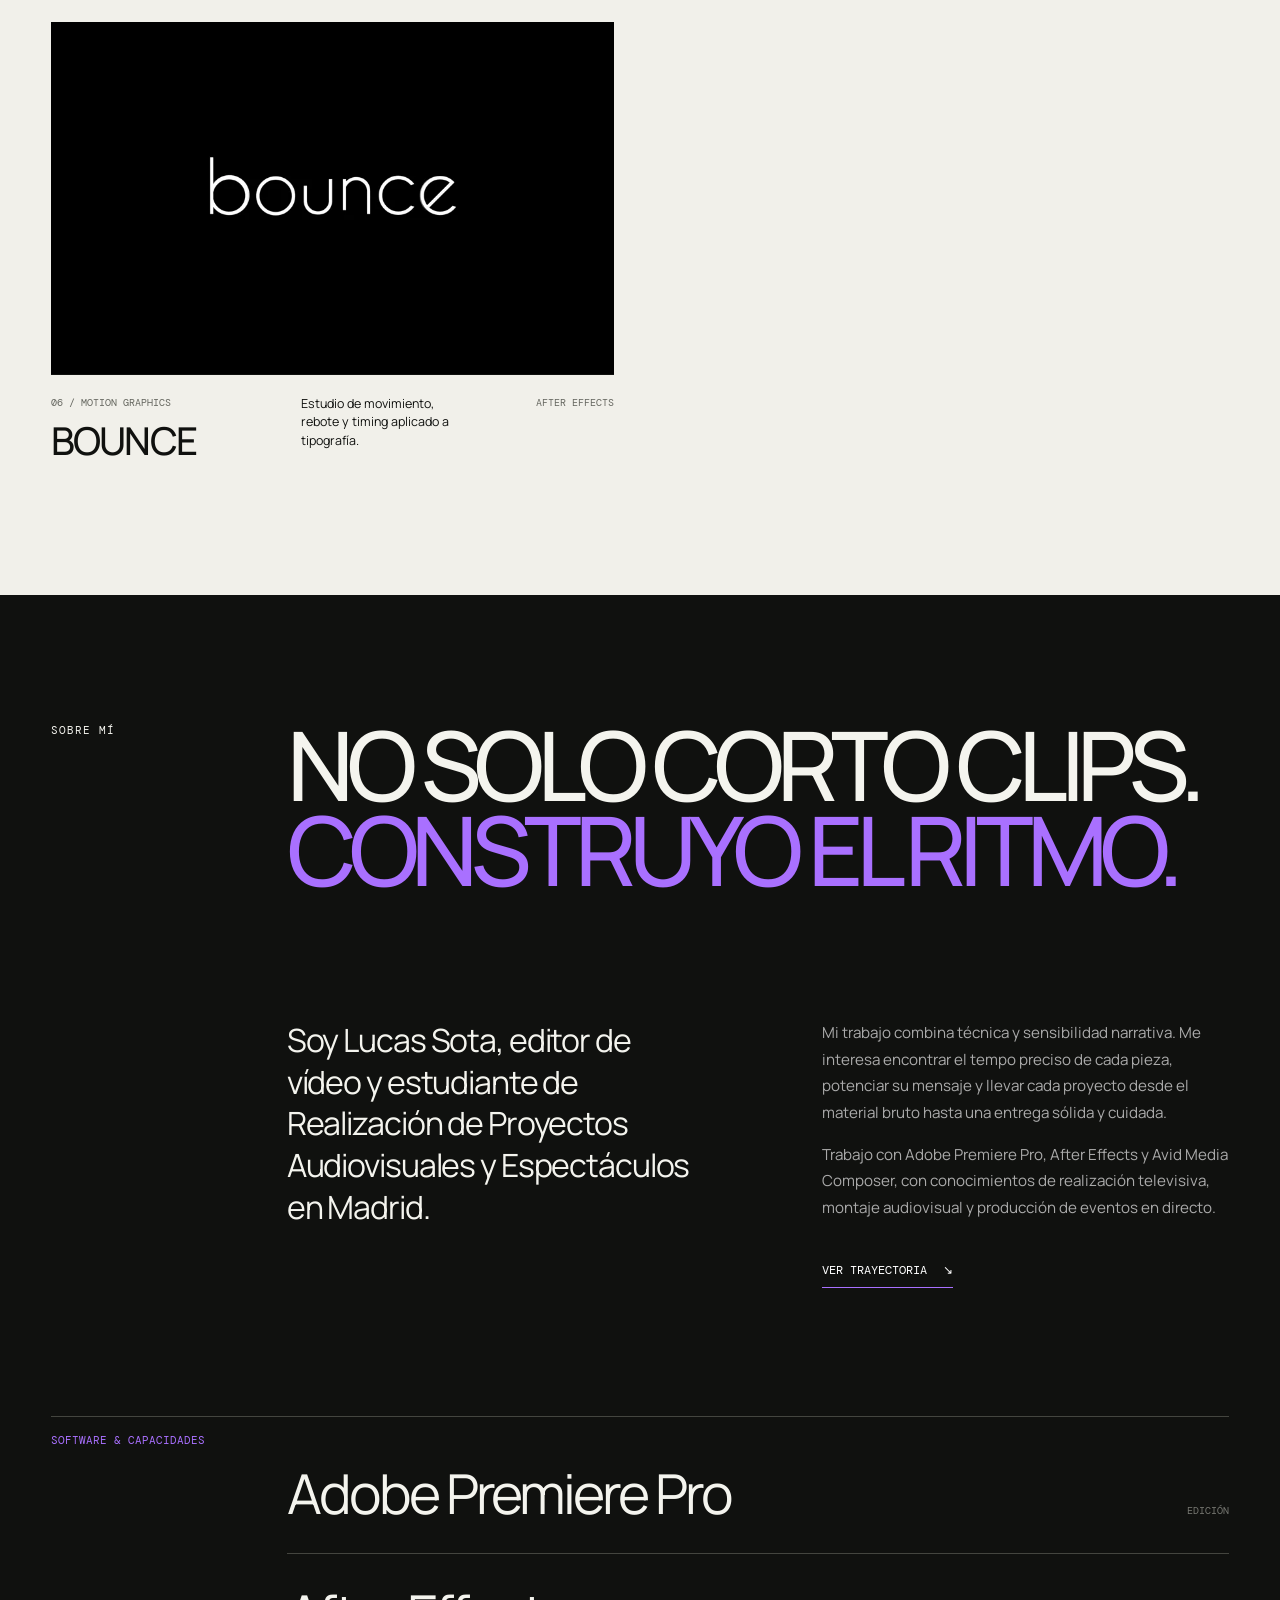
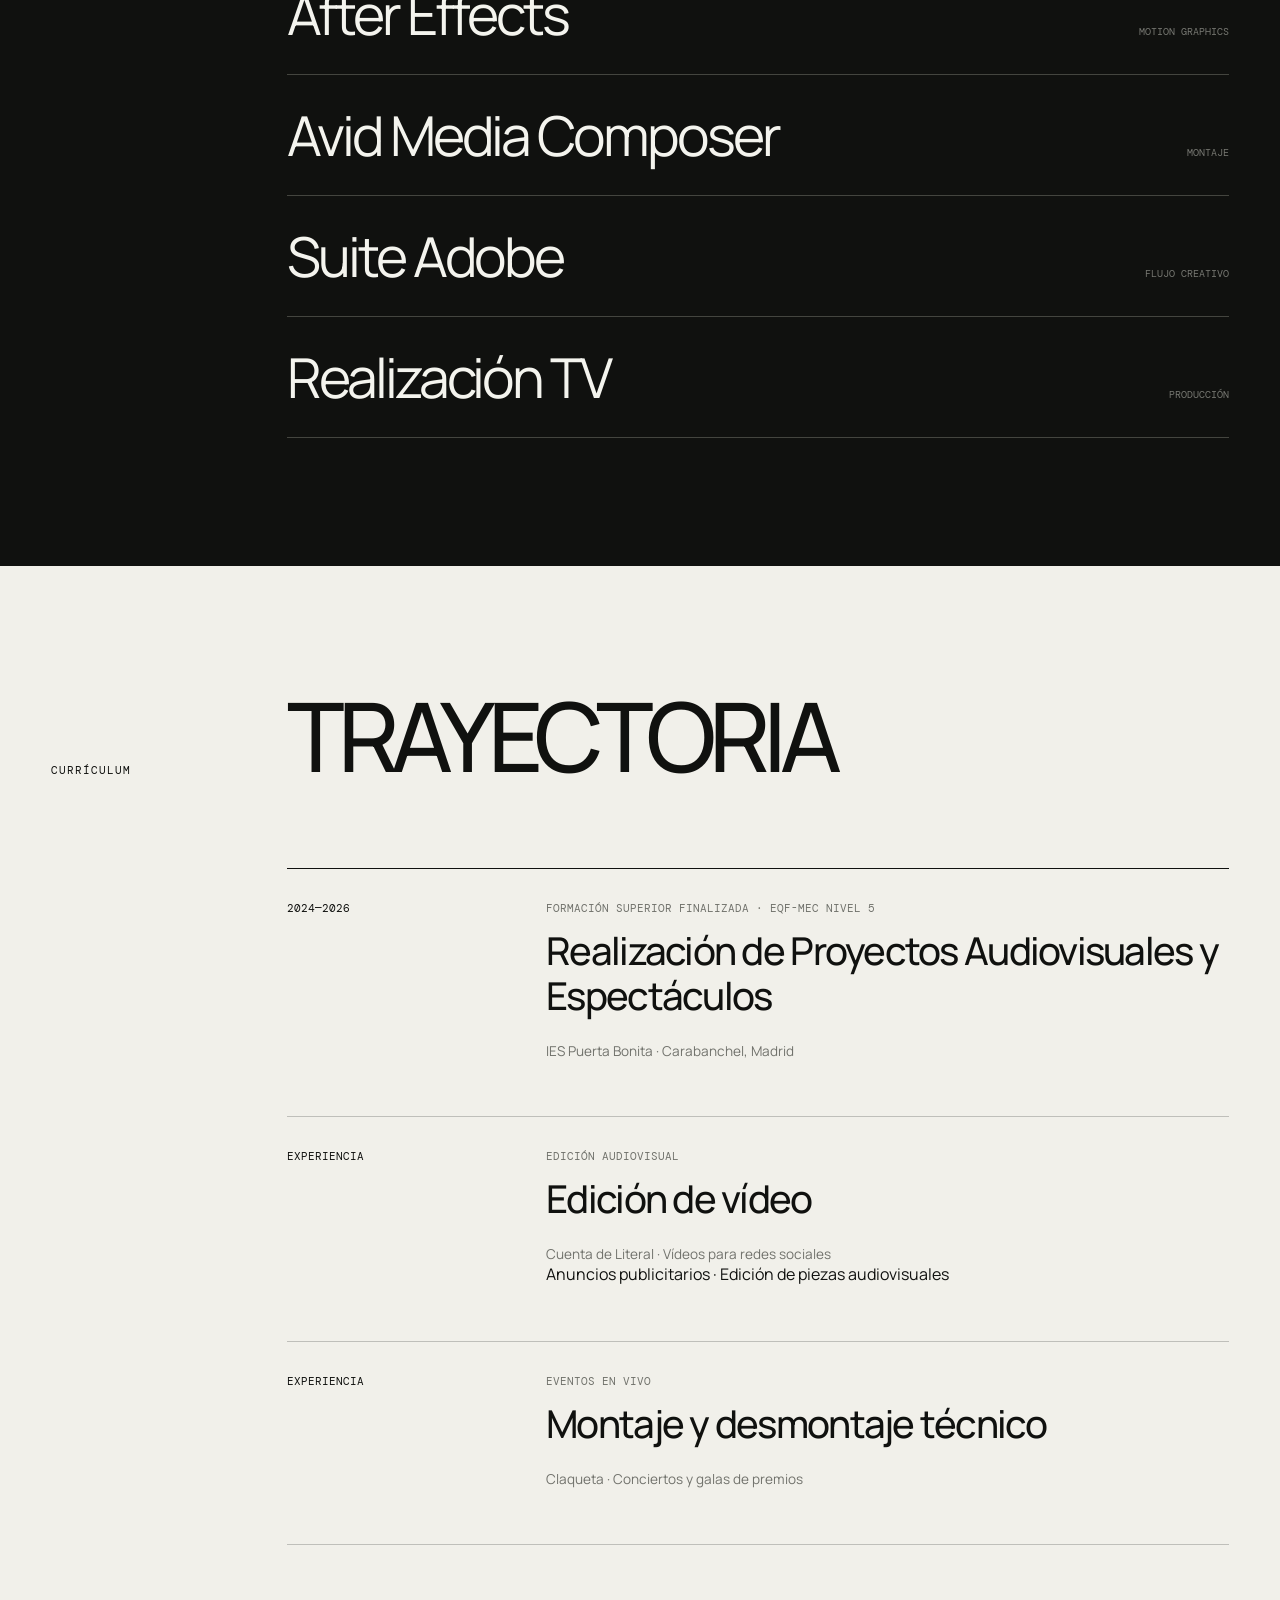
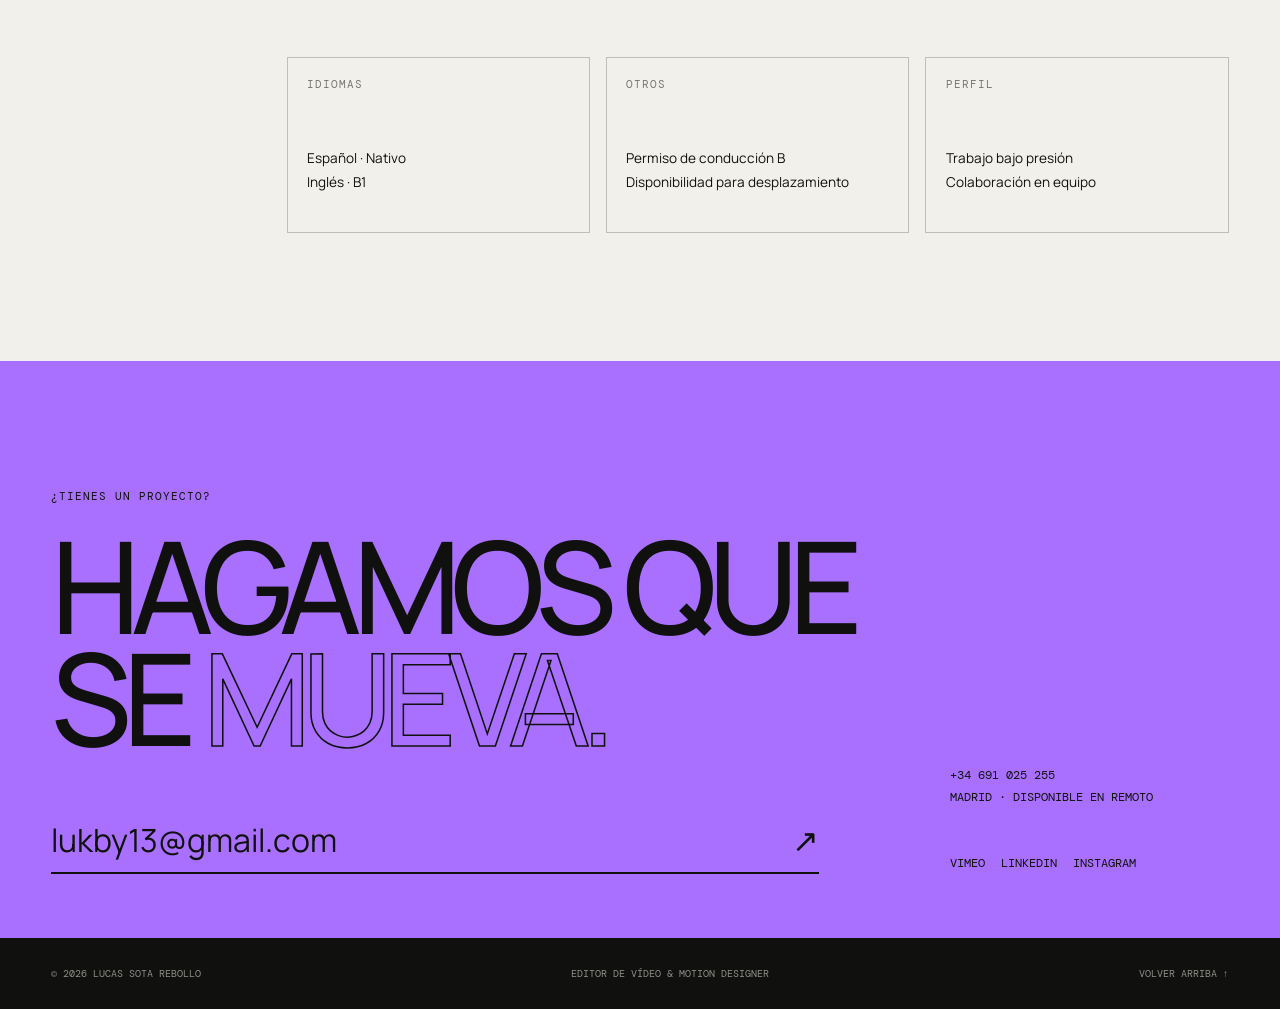
==== commit b75193ae: "[ADD]: Video Embed insertion for first version." ====
--- a/index.html
+++ b/index.html
@@ -91,78 +91,166 @@
         <div class="section-heading reveal">
           <p class="eyebrow">Selección 2024—2026</p>
           <h2 id="projects-title">TRABAJOS<br />DESTACADOS</h2>
-          <p class="section-count">(03)</p>
+          <p class="section-count">(06)</p>
         </div>
 
         <div class="project-list">
           <article class="project project-featured reveal">
             <button
-              class="project-media project-green"
-              type="button"
-              data-video="https://commondatastorage.googleapis.com/gtv-videos-bucket/sample/ForBiggerEscapes.mp4"
-              aria-label="Reproducir case study de Neon Pulse"
-            >
-              <span class="media-grid" aria-hidden="true"></span>
-              <span class="media-word" aria-hidden="true">PULSE</span>
-              <span class="play"><i></i> Ver pieza</span>
-            </button>
-            <div class="project-info">
-              <div>
-                <p class="project-number">01 / Publicidad</p>
-                <h3>NEON PULSE</h3>
-              </div>
-              <p>Montaje dinámico y motion graphics para campaña de producto.</p>
-              <p class="project-tools">Premiere Pro · After Effects</p>
-            </div>
-          </article>
-
-          <article class="project reveal">
-            <button
-              class="project-media project-red"
-              type="button"
-              data-video="https://commondatastorage.googleapis.com/gtv-videos-bucket/sample/ForBiggerBlazes.mp4"
-              aria-label="Reproducir pieza de Tierra Roja"
-            >
-              <span class="orb orb-one" aria-hidden="true"></span>
-              <span class="orb orb-two" aria-hidden="true"></span>
-              <span class="media-label" aria-hidden="true">TIERRA<br />ROJA</span>
-              <span class="play"><i></i> Ver pieza</span>
-            </button>
-            <div class="project-info">
-              <div>
-                <p class="project-number">02 / Fashion film</p>
-                <h3>TIERRA ROJA</h3>
-              </div>
-              <p>Edición, tratamiento de ritmo y postproducción audiovisual.</p>
-              <p class="project-tools">Avid · After Effects</p>
-            </div>
-          </article>
-
-          <article class="project reveal">
-            <button
-              class="project-media project-blue"
-              type="button"
-              data-video="https://commondatastorage.googleapis.com/gtv-videos-bucket/sample/ForBiggerJoyrides.mp4"
-              aria-label="Reproducir reel de Forma y Ritmo"
-            >
-              <span class="blue-disc" aria-hidden="true"></span>
-              <span class="media-label" aria-hidden="true">FORMA<br />& RITMO</span>
-              <span class="play"><i></i> Ver reel</span>
-            </button>
-            <div class="project-info">
-              <div>
-                <p class="project-number">03 / Motion reel</p>
-                <h3>FORMA & RITMO</h3>
-              </div>
-              <p>Exploración personal de tipografía cinética y composición.</p>
-              <p class="project-tools">After Effects · Illustrator</p>
-            </div>
-          </article>
-        </div>
-
-        <p class="placeholder-note reveal">
-          * Proyectos y vídeos provisionales. Sustituir por trabajos definitivos.
-        </p>
+              class="project-media"
+              type="button"
+              data-video="assets/videos/remake-warner.mp4"
+              aria-label="Reproducir Remake Warner"
+            >
+              <img
+                class="project-poster"
+                src="assets/posters/remake-warner.webp"
+                alt=""
+                loading="lazy"
+                decoding="async"
+              >
+              <span class="play"><i></i> Ver pieza</span>
+            </button>
+            <div class="project-info">
+              <div>
+                <p class="project-number">01 / Remake</p>
+                <h3>REMAKE WARNER</h3>
+              </div>
+              <p>Ejercicio de recreación, montaje y postproducción audiovisual.</p>
+              <p class="project-tools">Montaje · Postproducción</p>
+            </div>
+          </article>
+
+          <article class="project reveal">
+            <button
+              class="project-media"
+              type="button"
+              data-video="assets/videos/llanes.mp4"
+              aria-label="Reproducir pieza de Llanes"
+            >
+              <img
+                class="project-poster"
+                src="assets/posters/llanes.webp"
+                alt=""
+                loading="lazy"
+                decoding="async"
+              >
+              <span class="play"><i></i> Ver pieza</span>
+            </button>
+            <div class="project-info">
+              <div>
+                <p class="project-number">02 / Vídeo de viaje</p>
+                <h3>LLANES</h3>
+              </div>
+              <p>Montaje de una pieza de viaje a partir de diferentes momentos y localizaciones.</p>
+              <p class="project-tools">Edición · Ritmo</p>
+            </div>
+          </article>
+
+          <article class="project reveal">
+            <button
+              class="project-media"
+              type="button"
+              data-video="assets/videos/motion.mp4"
+              aria-label="Reproducir estudio Motion"
+            >
+              <img
+                class="project-poster"
+                src="assets/posters/motion.webp"
+                alt=""
+                loading="lazy"
+                decoding="async"
+              >
+              <span class="play"><i></i> Ver pieza</span>
+            </button>
+            <div class="project-info">
+              <div>
+                <p class="project-number">03 / Motion graphics</p>
+                <h3>MOTION</h3>
+              </div>
+              <p>Estudio de composición y animación tipográfica.</p>
+              <p class="project-tools">After Effects</p>
+            </div>
+          </article>
+
+          <article class="project reveal">
+            <button
+              class="project-media"
+              type="button"
+              data-video="assets/videos/edge-glow.mp4"
+              aria-label="Reproducir estudio Edge Glow"
+            >
+              <img
+                class="project-poster"
+                src="assets/posters/edge-glow.webp"
+                alt=""
+                loading="lazy"
+                decoding="async"
+              >
+              <span class="play"><i></i> Ver pieza</span>
+            </button>
+            <div class="project-info">
+              <div>
+                <p class="project-number">04 / Motion graphics</p>
+                <h3>EDGE GLOW</h3>
+              </div>
+              <p>Exploración de luz, color y resplandor en movimiento.</p>
+              <p class="project-tools">After Effects</p>
+            </div>
+          </article>
+
+          <article class="project reveal">
+            <button
+              class="project-media"
+              type="button"
+              data-video="assets/videos/pro-animation.mp4"
+              aria-label="Reproducir estudio Pro Animation"
+            >
+              <img
+                class="project-poster"
+                src="assets/posters/pro-animation.webp"
+                alt=""
+                loading="lazy"
+                decoding="async"
+              >
+              <span class="play"><i></i> Ver pieza</span>
+            </button>
+            <div class="project-info">
+              <div>
+                <p class="project-number">05 / Motion graphics</p>
+                <h3>PRO ANIMATION</h3>
+              </div>
+              <p>Práctica de animación tipográfica y ritmo visual.</p>
+              <p class="project-tools">After Effects</p>
+            </div>
+          </article>
+
+          <article class="project reveal">
+            <button
+              class="project-media"
+              type="button"
+              data-video="assets/videos/bounce.mp4"
+              aria-label="Reproducir estudio Bounce"
+            >
+              <img
+                class="project-poster"
+                src="assets/posters/bounce.webp"
+                alt=""
+                loading="lazy"
+                decoding="async"
+              >
+              <span class="play"><i></i> Ver pieza</span>
+            </button>
+            <div class="project-info">
+              <div>
+                <p class="project-number">06 / Motion graphics</p>
+                <h3>BOUNCE</h3>
+              </div>
+              <p>Estudio de movimiento, rebote y timing aplicado a tipografía.</p>
+              <p class="project-tools">After Effects</p>
+            </div>
+          </article>
+        </div>
       </section>
 
       <section class="profile section" id="perfil" aria-labelledby="profile-title">
@@ -214,11 +302,20 @@
 
         <div class="timeline">
           <article class="timeline-item reveal">
-            <p class="timeline-date">2024—Actualidad</p>
+            <p class="timeline-date">2024—2026</p>
             <div>
-              <p class="timeline-type">Formación superior · EQF-MEC nivel 5</p>
+              <p class="timeline-type">Formación superior finalizada · EQF-MEC nivel 5</p>
               <h3>Realización de Proyectos Audiovisuales y Espectáculos</h3>
               <p>IES Puerta Bonita · Carabanchel, Madrid</p>
+            </div>
+          </article>
+          <article class="timeline-item reveal">
+            <p class="timeline-date">Experiencia</p>
+            <div>
+              <p class="timeline-type">Edición audiovisual</p>
+              <h3>Edición de vídeo</h3>
+              <p>Cuenta de Literal · Vídeos para redes sociales</p>
+              <p>Anuncios publicitarios · Edición de piezas audiovisuales</p>
             </div>
           </article>
           <article class="timeline-item reveal">
@@ -227,14 +324,6 @@
               <p class="timeline-type">Eventos en vivo</p>
               <h3>Montaje y desmontaje técnico</h3>
               <p>Claqueta · Conciertos y galas de premios</p>
-            </div>
-          </article>
-          <article class="timeline-item reveal">
-            <p class="timeline-date">2023—2024</p>
-            <div>
-              <p class="timeline-type">Formación</p>
-              <h3>Bachillerato</h3>
-              <p>IES Anselmo Lorenzo · San Martín de la Vega</p>
             </div>
           </article>
         </div>
--- a/styles.css
+++ b/styles.css
@@ -323,6 +323,18 @@
 
 .project-featured .project-media {
   aspect-ratio: 16 / 7;
+}
+
+.project-poster {
+  width: 100%;
+  height: 100%;
+  object-fit: cover;
+  transition: transform 700ms cubic-bezier(0.2, 0.75, 0.3, 1);
+}
+
+.project-media:hover .project-poster,
+.project-media:focus-visible .project-poster {
+  transform: scale(1.035);
 }
 
 .project-green {
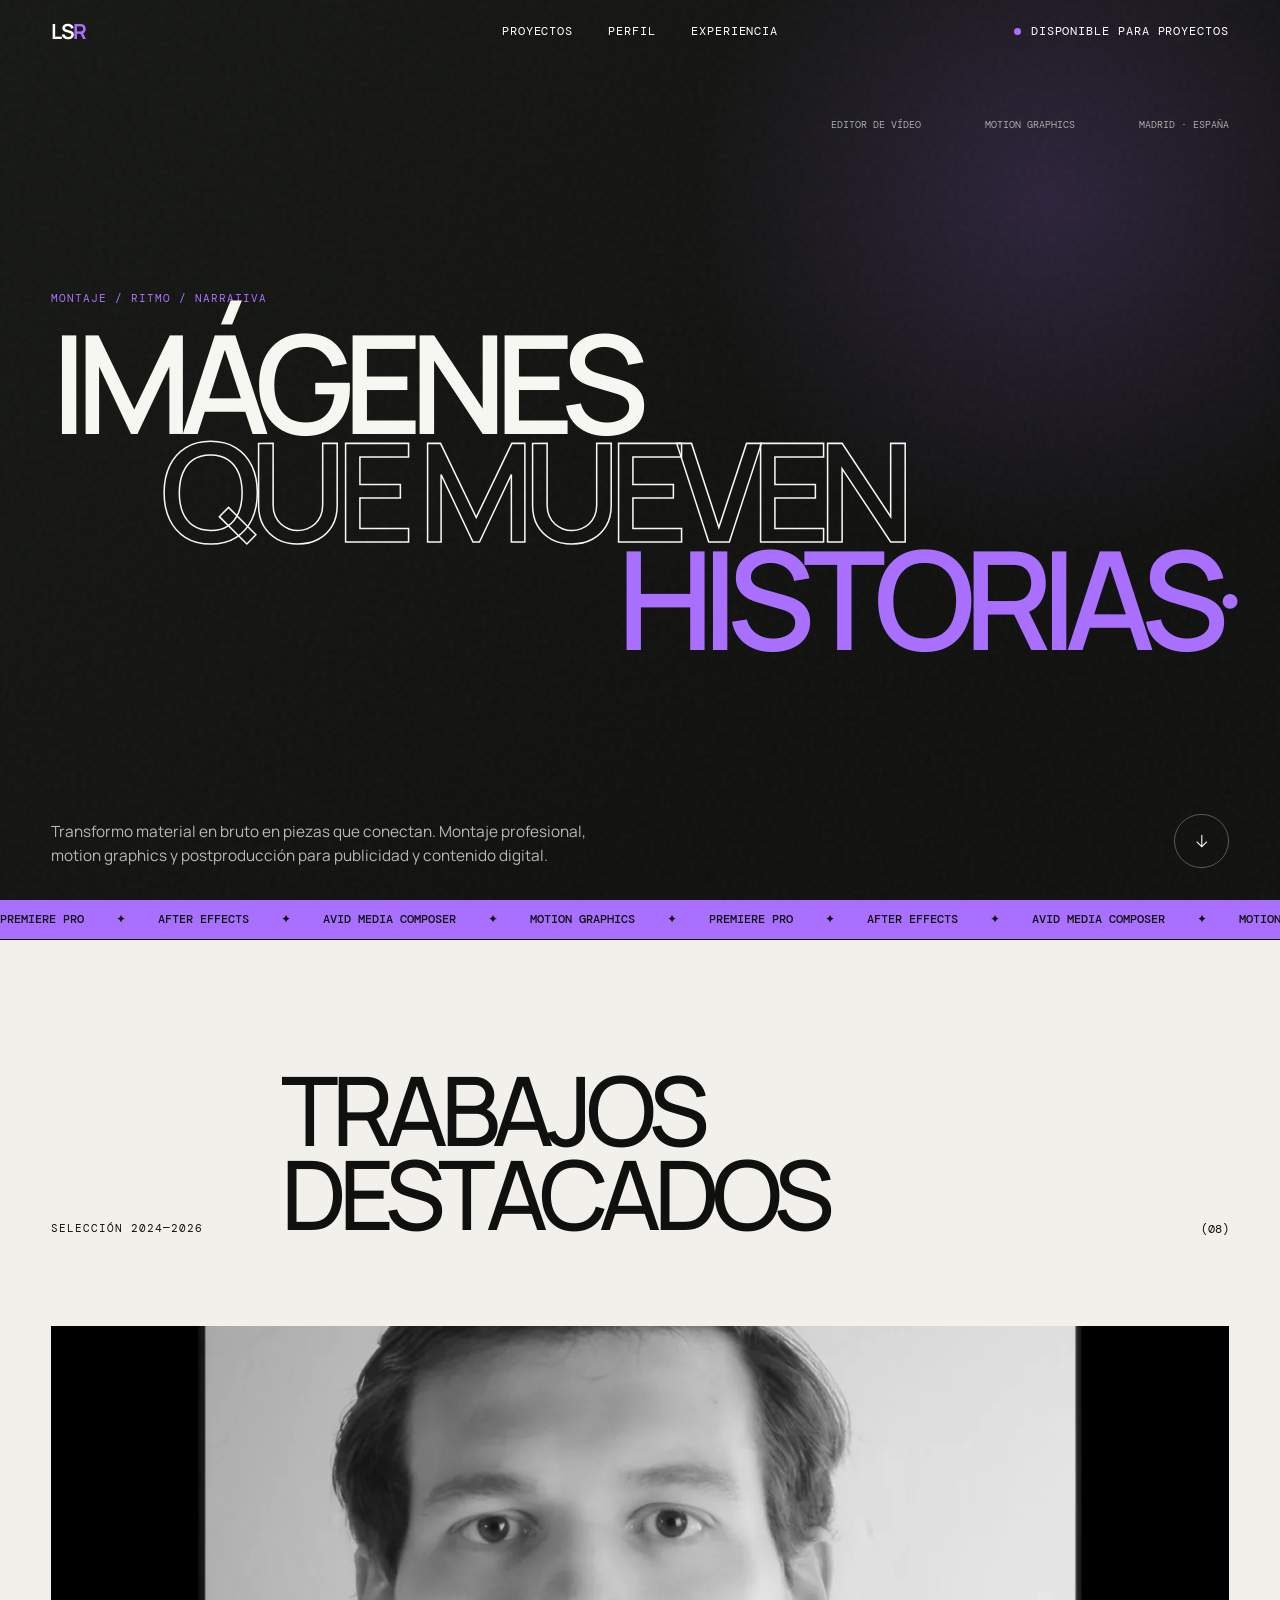
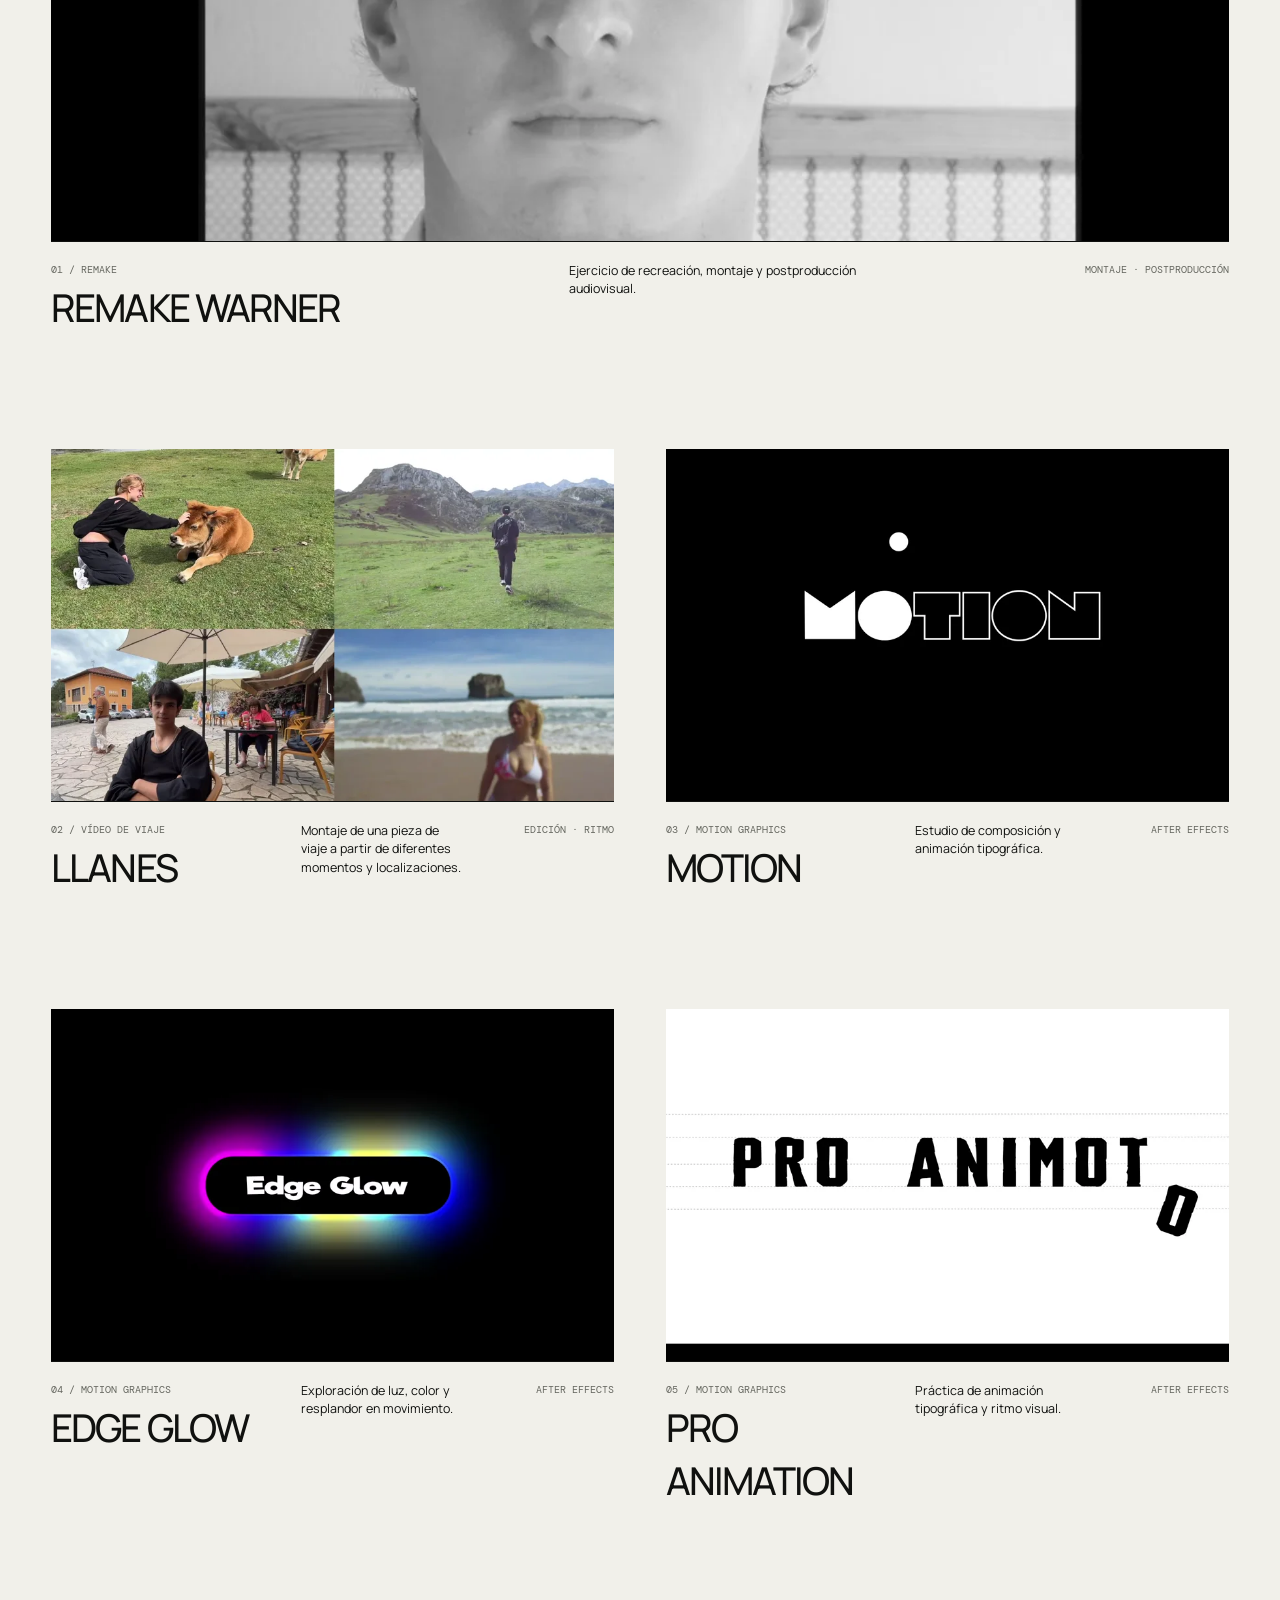
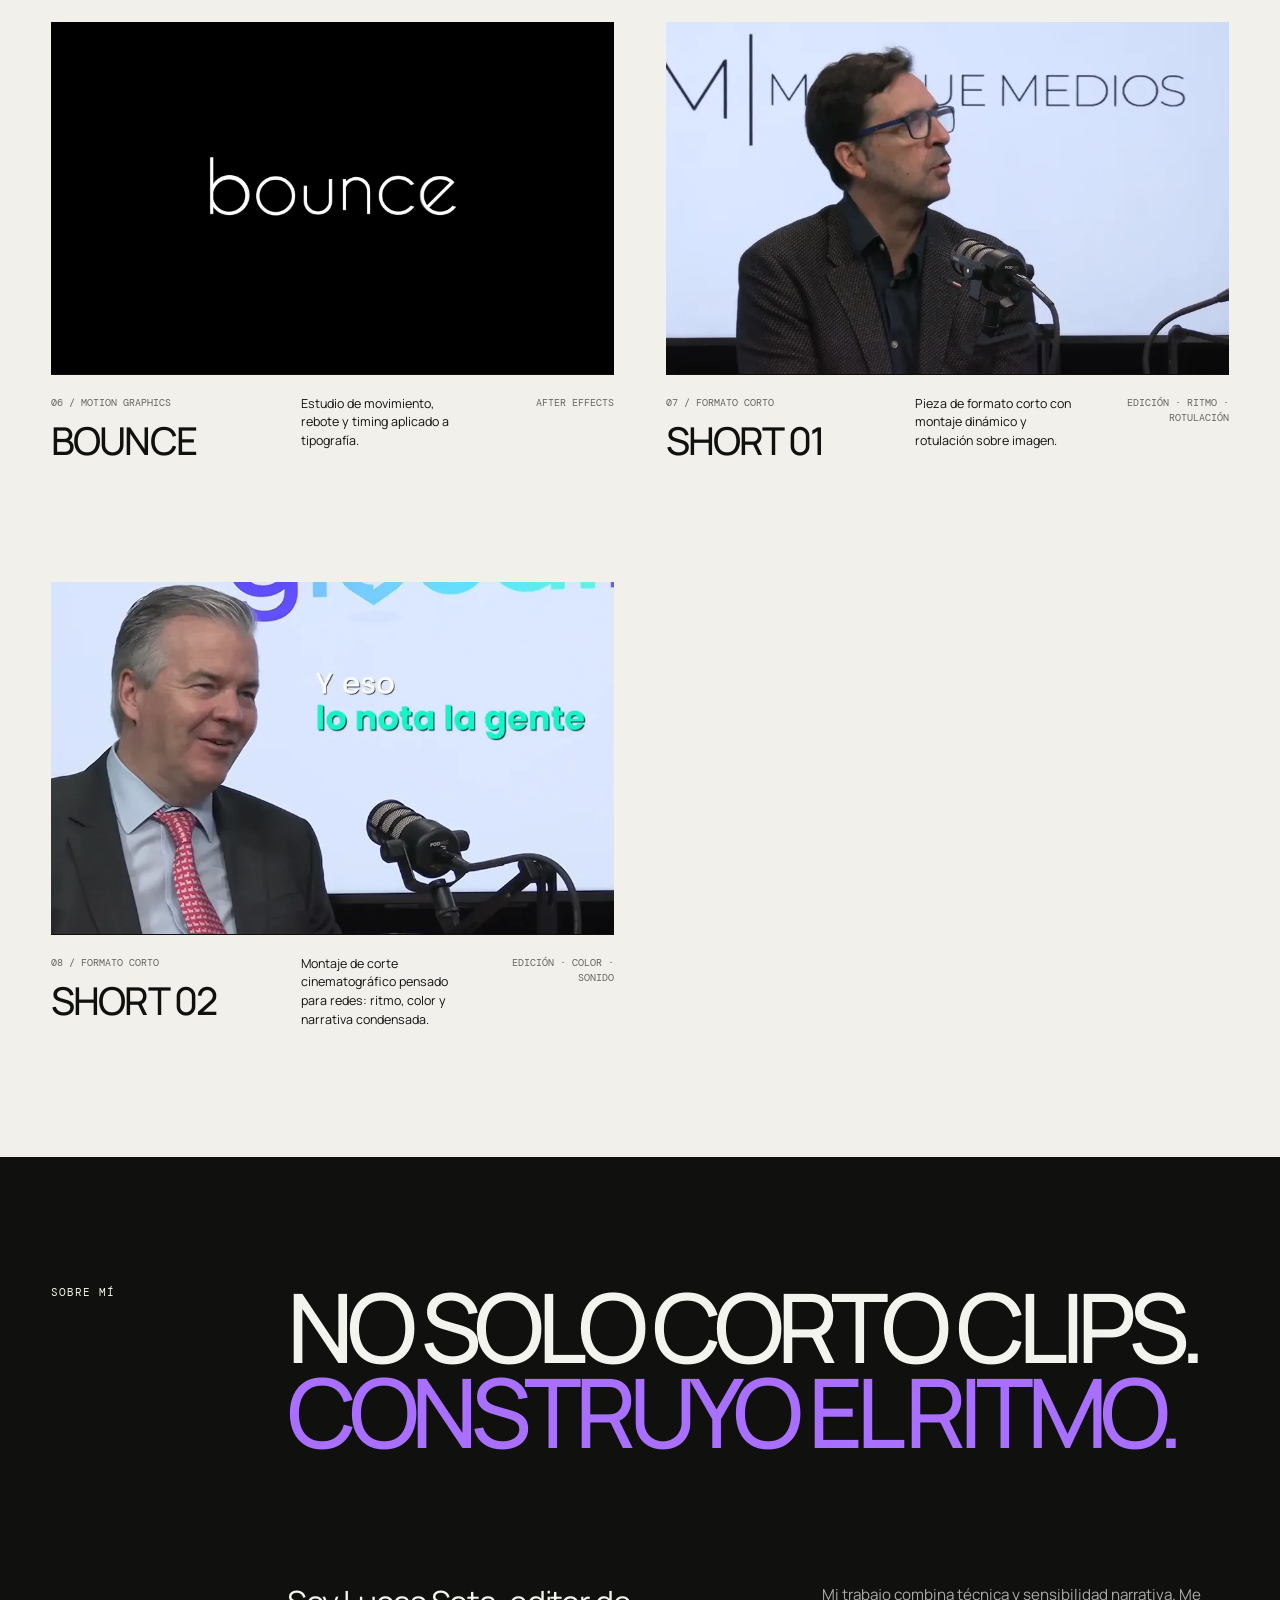
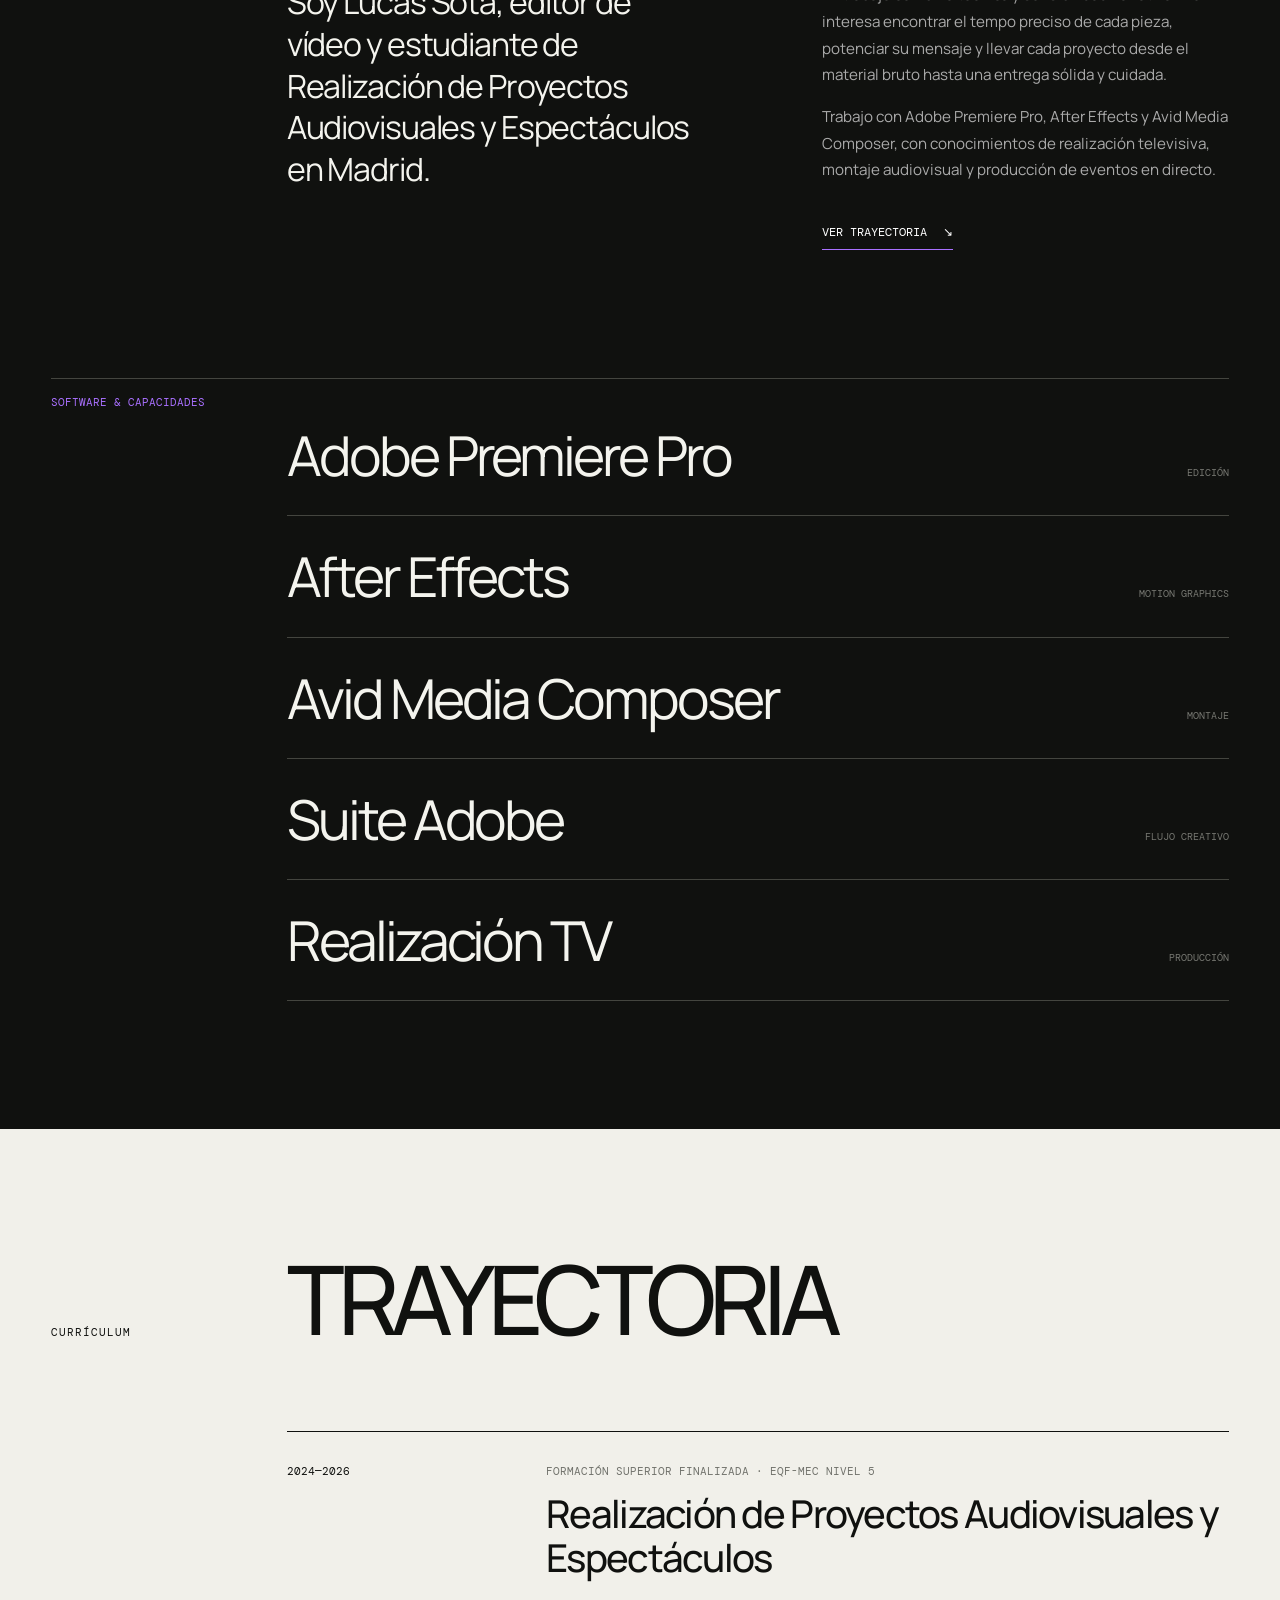
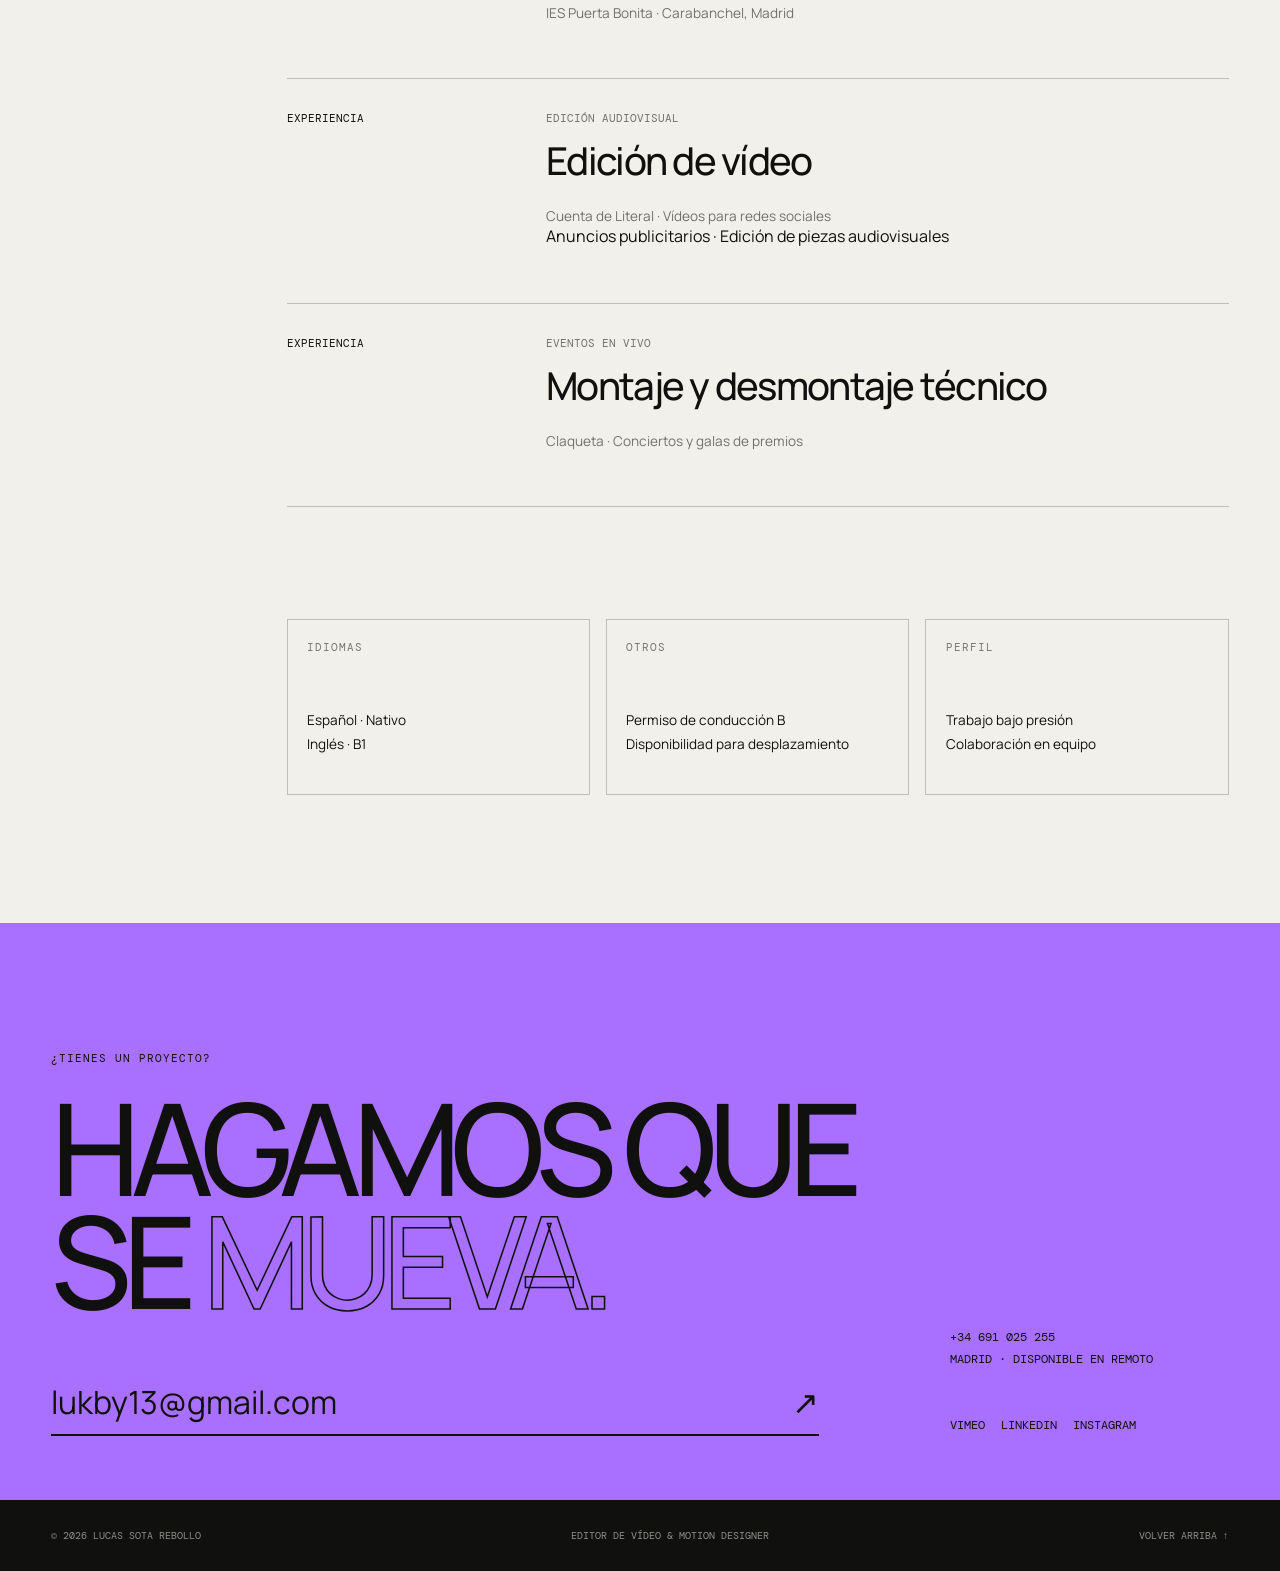
==== commit ff54ed97: "[ADD]: Short 01 y Short 02 a los trabajos destacados." ====
--- a/index.html
+++ b/index.html
@@ -91,7 +91,7 @@
         <div class="section-heading reveal">
           <p class="eyebrow">Selección 2024—2026</p>
           <h2 id="projects-title">TRABAJOS<br />DESTACADOS</h2>
-          <p class="section-count">(06)</p>
+          <p class="section-count">(08)</p>
         </div>
 
         <div class="project-list">
@@ -248,6 +248,58 @@
               </div>
               <p>Estudio de movimiento, rebote y timing aplicado a tipografía.</p>
               <p class="project-tools">After Effects</p>
+            </div>
+          </article>
+
+          <article class="project reveal">
+            <button
+              class="project-media"
+              type="button"
+              data-video="assets/videos/short-1.mp4"
+              aria-label="Reproducir Short 01"
+            >
+              <img
+                class="project-poster"
+                src="assets/posters/short-1.webp"
+                alt=""
+                loading="lazy"
+                decoding="async"
+              >
+              <span class="play"><i></i> Ver pieza</span>
+            </button>
+            <div class="project-info">
+              <div>
+                <p class="project-number">07 / Formato corto</p>
+                <h3>SHORT 01</h3>
+              </div>
+              <p>Pieza de formato corto con montaje dinámico y rotulación sobre imagen.</p>
+              <p class="project-tools">Edición · Ritmo · Rotulación</p>
+            </div>
+          </article>
+
+          <article class="project reveal">
+            <button
+              class="project-media"
+              type="button"
+              data-video="assets/videos/short-2.mp4"
+              aria-label="Reproducir Short 02"
+            >
+              <img
+                class="project-poster"
+                src="assets/posters/short-2.webp"
+                alt=""
+                loading="lazy"
+                decoding="async"
+              >
+              <span class="play"><i></i> Ver pieza</span>
+            </button>
+            <div class="project-info">
+              <div>
+                <p class="project-number">08 / Formato corto</p>
+                <h3>SHORT 02</h3>
+              </div>
+              <p>Montaje de corte cinematográfico pensado para redes: ritmo, color y narrativa condensada.</p>
+              <p class="project-tools">Edición · Color · Sonido</p>
             </div>
           </article>
         </div>
